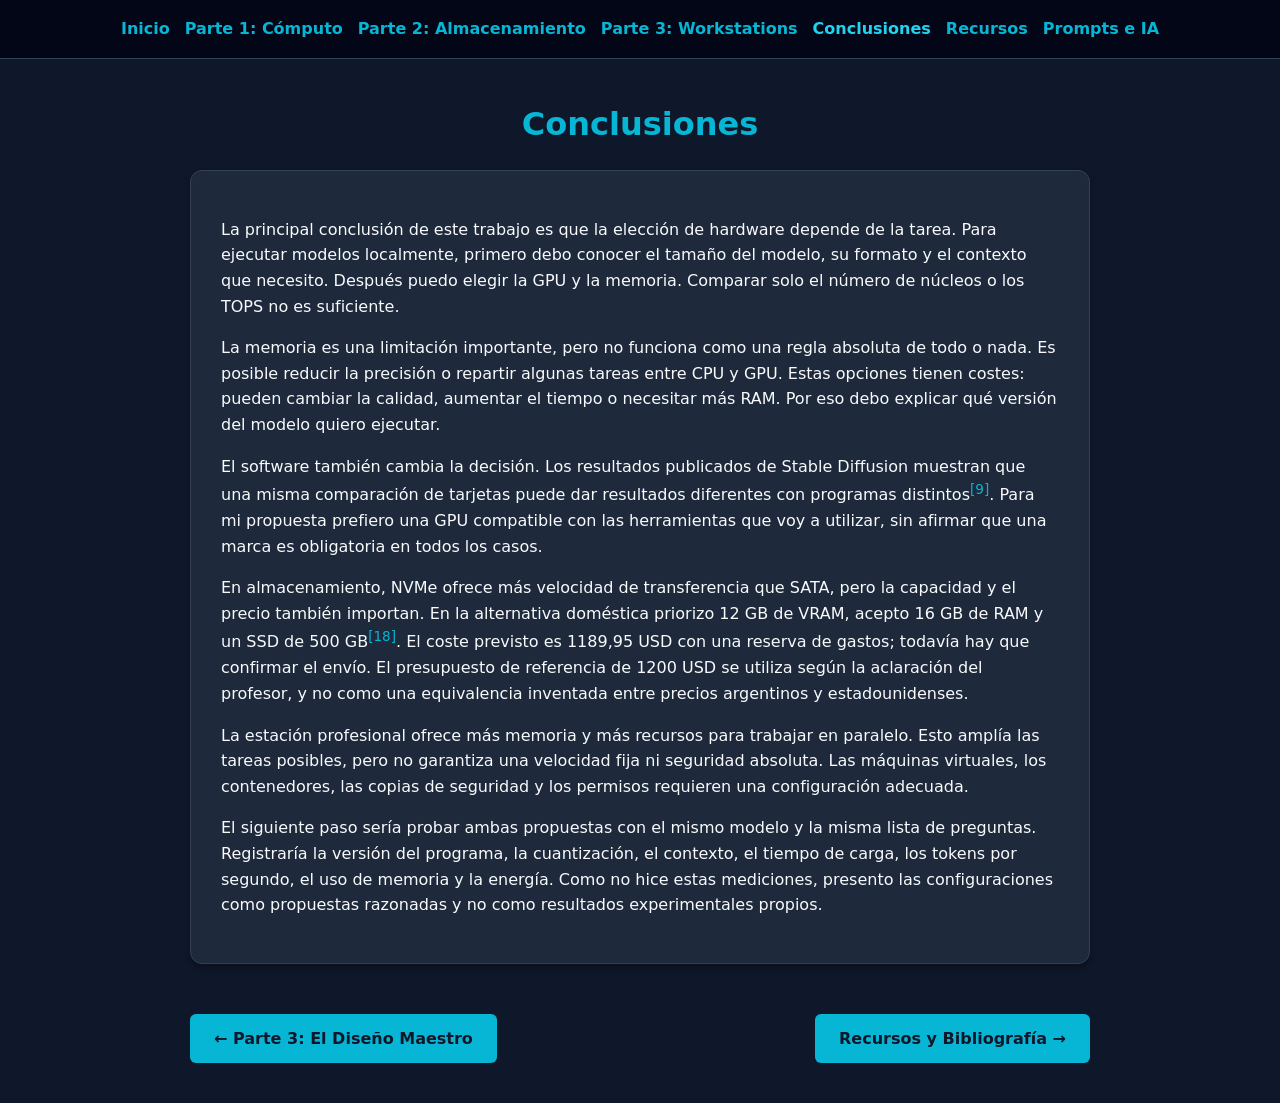
==== conclusions.html @ b9aedb3e "Update conclusions.html" ====
<!DOCTYPE html>
<html lang="es">
<head>
    <meta charset="UTF-8">
    <meta name="viewport" content="width=device-width, initial-scale=1.0">
    <title>Conclusiones - TP2 ISSD</title>
    <style>
        :root { --bg: #0f172a; --card: #1e293b; --accent: #06b6d4; --text: #f8fafc; --muted: #94a3b8; }
        body { font-family: system-ui, -apple-system, sans-serif; background: var(--bg); color: var(--text); margin: 0; line-height: 1.6; }
        nav { background: #020617; padding: 1rem; display: flex; gap: 15px; justify-content: center; flex-wrap: wrap; position: sticky; top: 0; z-index: 1000; border-bottom: 1px solid #334155; }
        nav a { color: var(--accent); text-decoration: none; font-weight: bold; transition: color 0.3s; }
        nav a:hover { color: #22d3ee; text-decoration: underline; }
        .container { max-width: 900px; margin: 40px auto; padding: 0 20px; }
        .card { background: var(--card); border-radius: 12px; padding: 30px; margin-bottom: 25px; border: 1px solid #334155; box-shadow: 0 4px 6px rgba(0,0,0,0.3); }
        h1, h2 { color: var(--accent); margin-top: 0; }
        h1 { font-size: 2rem; margin-bottom: 20px; text-align: center; }
        h2 { font-size: 1.4rem; margin-bottom: 15px; border-bottom: 2px solid #334155; padding-bottom: 10px; }
        p { margin-bottom: 15px; }
        .btn { display: inline-block; background: var(--accent); color: #0f172a; padding: 12px 24px; border-radius: 6px; text-decoration: none; font-weight: bold; margin-top: 20px; transition: opacity 0.2s; }
        .btn:hover { opacity: 0.9; }
        .citation { color: var(--accent); font-size: 0.85rem; vertical-align: super; text-decoration: none; }
        .citation:hover { text-decoration: underline; }
        .nav-buttons { display: flex; justify-content: space-between; margin-top: 30px; gap: 15px; flex-wrap: wrap; }
    </style>
</head>
<body>
    <nav>
        <a href="index.html">Inicio</a>
        <a href="part1.html">Parte 1: Cómputo</a>
        <a href="part2.html">Parte 2: Almacenamiento</a>
        <a href="part3.html">Parte 3: Workstations</a>
        <a href="conclusions.html" style="color: #22d3ee;">Conclusiones</a>
        <a href="resources.html">Recursos</a>
        <a href="prompts.html">Prompts e IA</a>
    </nav>
    
    <div class="container">
        <h1>Conclusiones</h1>
        
        <div class="card">
            <p>La principal conclusión de este trabajo es que la elección de hardware depende de la tarea. Para ejecutar modelos localmente, primero debo conocer el tamaño del modelo, su formato y el contexto que necesito. Después puedo elegir la GPU y la memoria. Comparar solo el número de núcleos o los TOPS no es suficiente.</p>
            
            <p>La memoria es una limitación importante, pero no funciona como una regla absoluta de todo o nada. Es posible reducir la precisión o repartir algunas tareas entre CPU y GPU. Estas opciones tienen costes: pueden cambiar la calidad, aumentar el tiempo o necesitar más RAM. Por eso debo explicar qué versión del modelo quiero ejecutar.</p>
            
            <p>El software también cambia la decisión. Los resultados publicados de Stable Diffusion muestran que una misma comparación de tarjetas puede dar resultados diferentes con programas distintos<a href="resources.html#ref-09" class="citation">[9]</a>. Para mi propuesta prefiero una GPU compatible con las herramientas que voy a utilizar, sin afirmar que una marca es obligatoria en todos los casos.</p>
            
            <p>En almacenamiento, NVMe ofrece más velocidad de transferencia que SATA, pero la capacidad y el precio también importan. En la alternativa doméstica priorizo 12 GB de VRAM, acepto 16 GB de RAM y un SSD de 500 GB<a href="resources.html#ref-18" class="citation">[18]</a>. El coste previsto es 1189,95 USD con una reserva de gastos; todavía hay que confirmar el envío. El presupuesto de referencia de 1200 USD se utiliza según la aclaración del profesor, y no como una equivalencia inventada entre precios argentinos y estadounidenses.</p>
            
            <p>La estación profesional ofrece más memoria y más recursos para trabajar en paralelo. Esto amplía las tareas posibles, pero no garantiza una velocidad fija ni seguridad absoluta. Las máquinas virtuales, los contenedores, las copias de seguridad y los permisos requieren una configuración adecuada.</p>
            
            <p>El siguiente paso sería probar ambas propuestas con el mismo modelo y la misma lista de preguntas. Registraría la versión del programa, la cuantización, el contexto, el tiempo de carga, los tokens por segundo, el uso de memoria y la energía. Como no hice estas mediciones, presento las configuraciones como propuestas razonadas y no como resultados experimentales propios.</p>
        </div>

        <div class="nav-buttons">
            <a href="part3.html" class="btn">← Parte 3: El Diseño Maestro</a>
            <a href="resources.html" class="btn">Recursos y Bibliografía →</a>
        </div>
    </div>
</body>
</html>
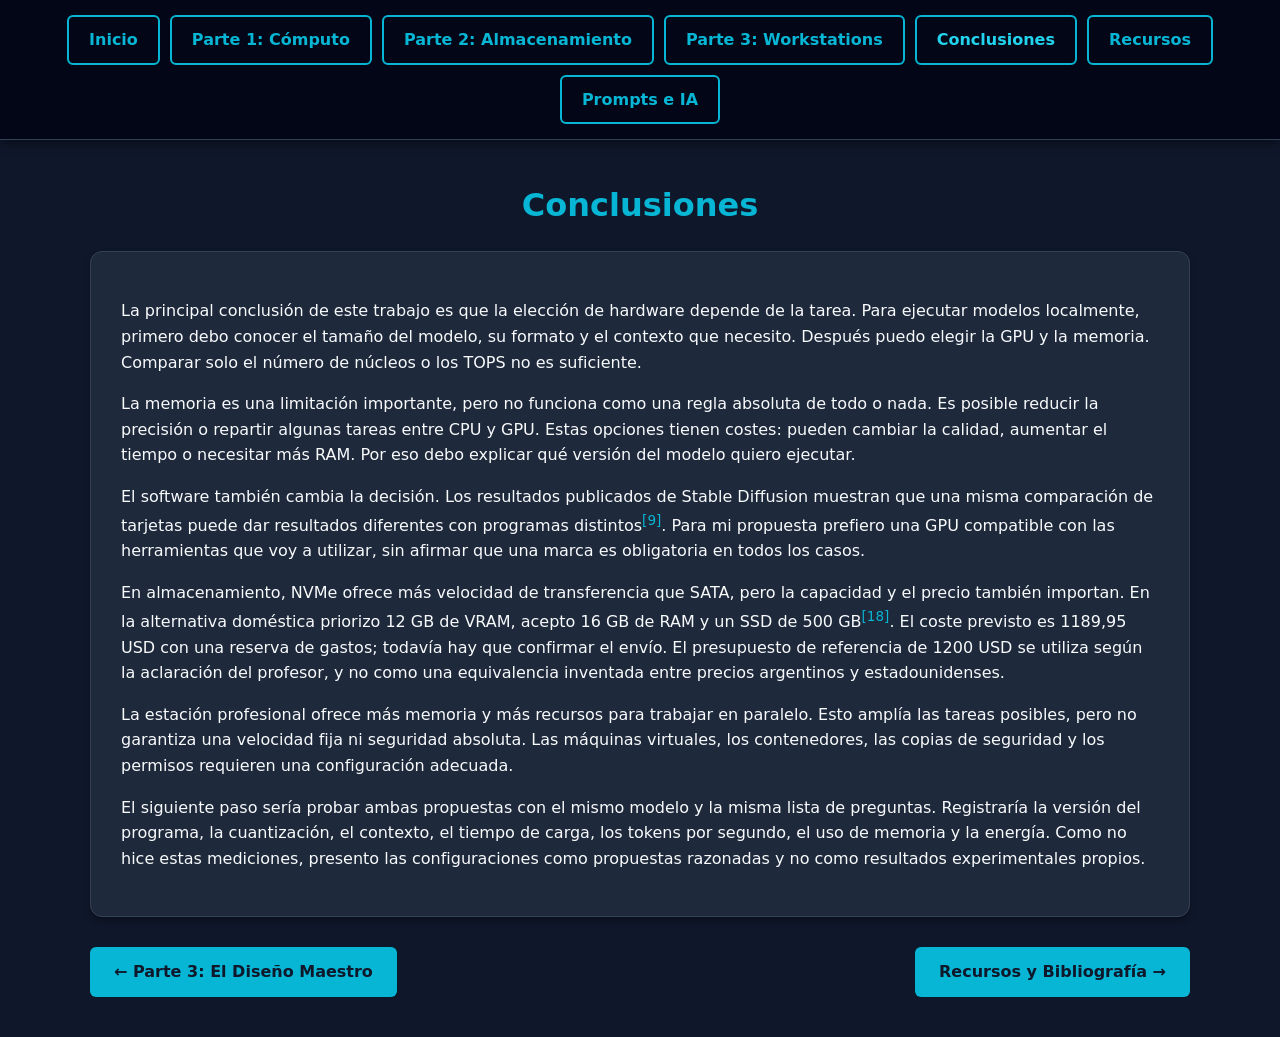
==== commit 48432a74: "Change title and add stylesheet link in conclusions.html Updated the title and linked to an external" ====
--- a/conclusions.html
+++ b/conclusions.html
@@ -3,25 +3,8 @@
 <head>
     <meta charset="UTF-8">
     <meta name="viewport" content="width=device-width, initial-scale=1.0">
-    <title>Conclusiones - TP2 ISSD</title>
-    <style>
-        :root { --bg: #0f172a; --card: #1e293b; --accent: #06b6d4; --text: #f8fafc; --muted: #94a3b8; }
-        body { font-family: system-ui, -apple-system, sans-serif; background: var(--bg); color: var(--text); margin: 0; line-height: 1.6; }
-        nav { background: #020617; padding: 1rem; display: flex; gap: 15px; justify-content: center; flex-wrap: wrap; position: sticky; top: 0; z-index: 1000; border-bottom: 1px solid #334155; }
-        nav a { color: var(--accent); text-decoration: none; font-weight: bold; transition: color 0.3s; }
-        nav a:hover { color: #22d3ee; text-decoration: underline; }
-        .container { max-width: 900px; margin: 40px auto; padding: 0 20px; }
-        .card { background: var(--card); border-radius: 12px; padding: 30px; margin-bottom: 25px; border: 1px solid #334155; box-shadow: 0 4px 6px rgba(0,0,0,0.3); }
-        h1, h2 { color: var(--accent); margin-top: 0; }
-        h1 { font-size: 2rem; margin-bottom: 20px; text-align: center; }
-        h2 { font-size: 1.4rem; margin-bottom: 15px; border-bottom: 2px solid #334155; padding-bottom: 10px; }
-        p { margin-bottom: 15px; }
-        .btn { display: inline-block; background: var(--accent); color: #0f172a; padding: 12px 24px; border-radius: 6px; text-decoration: none; font-weight: bold; margin-top: 20px; transition: opacity 0.2s; }
-        .btn:hover { opacity: 0.9; }
-        .citation { color: var(--accent); font-size: 0.85rem; vertical-align: super; text-decoration: none; }
-        .citation:hover { text-decoration: underline; }
-        .nav-buttons { display: flex; justify-content: space-between; margin-top: 30px; gap: 15px; flex-wrap: wrap; }
-    </style>
+    <title>TP2 ISSD - Arquitectura de Computadoras</title>
+    <link rel="stylesheet" href="styles.css">
 </head>
 <body>
     <nav>
--- a/styles.css
+++ b/styles.css
@@ -0,0 +1,501 @@
+
+/* ============================================
+   ГЛОБАЛЬНЫЕ ПЕРЕМЕННЫЕ И БАЗОВЫЕ СТИЛИ
+   ============================================ */
+:root { 
+    --bg: #0f172a; 
+    --card: #1e293b; 
+    --accent: #06b6d4; 
+    --accent-hover: #22d3ee;
+    --text: #f8fafc; 
+    --muted: #94a3b8; 
+}
+
+body { 
+    font-family: system-ui, -apple-system, sans-serif; 
+    background: var(--bg); 
+    color: var(--text); 
+    margin: 0; 
+    line-height: 1.6; 
+}
+
+/* ============================================
+   ШАПКА САЙТА (только для index.html)
+   ============================================ */
+.site-header {
+    background: linear-gradient(135deg, #020617 0%, #1e293b 100%);
+    padding: 40px 20px;
+    text-align: center;
+    border-bottom: 3px solid var(--accent);
+    box-shadow: 0 4px 20px rgba(6, 182, 212, 0.3);
+}
+
+.site-header h1 {
+    font-size: 2.8rem;
+    margin: 0 0 10px 0;
+    color: var(--accent);
+    text-shadow: 0 2px 10px rgba(6, 182, 212, 0.5);
+    letter-spacing: 1px;
+}
+
+.site-header .subtitle {
+    font-size: 1.2rem;
+    color: var(--muted);
+    margin: 0;
+}
+
+/* ============================================
+   НАВИГАЦИЯ С КНОПКАМИ
+   ============================================ */
+nav {
+    background: #020617;
+    padding: 15px 20px;
+    display: flex;
+    gap: 10px;
+    justify-content: center;
+    flex-wrap: wrap;
+    position: sticky;
+    top: 0;
+    z-index: 1000;
+    border-bottom: 1px solid #334155;
+    box-shadow: 0 2px 10px rgba(0,0,0,0.5);
+}
+
+nav a {
+    color: var(--accent);
+    text-decoration: none;
+    font-weight: bold;
+    padding: 10px 20px;
+    border: 2px solid var(--accent);
+    border-radius: 6px;
+    transition: all 0.3s ease;
+    background: transparent;
+}
+
+nav a:hover {
+    background: var(--accent);
+    color: #0f172a;
+    transform: translateY(-2px);
+    box-shadow: 0 4px 12px rgba(6, 182, 212, 0.4);
+}
+
+nav a.active {
+    background: var(--accent);
+    color: #0f172a;
+}
+
+/* ============================================
+   КОНТЕЙНЕР И КАРТОЧКИ
+   ============================================ */
+.container { 
+    max-width: 1100px; 
+    margin: 40px auto; 
+    padding: 0 20px; 
+}
+
+.card { 
+    background: var(--card); 
+    border-radius: 12px; 
+    padding: 30px; 
+    margin-bottom: 25px; 
+    border: 1px solid #334155; 
+    box-shadow: 0 4px 6px rgba(0,0,0,0.3); 
+}
+
+/* ============================================
+   ЗАГОЛОВКИ
+   ============================================ */
+h1, h2, h3 { color: var(--accent); margin-top: 0; }
+h1 { font-size: 2rem; margin-bottom: 20px; text-align: center; }
+h2 { font-size: 1.5rem; margin-bottom: 15px; border-bottom: 2px solid #334155; padding-bottom: 10px; }
+h3 { font-size: 1.2rem; margin-bottom: 10px; color: #22d3ee; }
+p { margin-bottom: 15px; }
+
+.subtitle { text-align: center; color: var(--muted); font-size: 1.1rem; margin-bottom: 30px; }
+
+.meta-info { 
+    text-align: left; 
+    color: var(--muted); 
+    font-size: 0.95rem; 
+    margin-bottom: 30px; 
+    line-height: 1.8;
+    max-width: 600px;
+    margin-left: auto;
+    margin-right: auto;
+}
+
+.meta-info strong { color: var(--accent); }
+
+/* ============================================
+   ПРОФИЛЬНАЯ КАРТОЧКА
+   ============================================ */
+.profile-card { 
+    background: linear-gradient(135deg, #1e293b 0%, #0f172a 100%); 
+    border: 2px solid var(--accent); 
+    border-radius: 12px; 
+    padding: 30px; 
+    margin-bottom: 25px; 
+}
+
+.profile-card h2 { color: #22d3ee; border-bottom: 2px solid #22d3ee; }
+
+/* ============================================
+   СЕТКИ
+   ============================================ */
+.page-grid { 
+    display: grid; 
+    grid-template-columns: repeat(auto-fit, minmax(300px, 1fr)); 
+    gap: 20px; 
+    margin: 25px 0; 
+}
+
+.page-card { 
+    background: #0f172a; 
+    padding: 25px; 
+    border-radius: 8px; 
+    border: 1px solid #334155; 
+    transition: transform 0.3s, border-color 0.3s; 
+}
+
+.page-card:hover { 
+    transform: translateY(-5px); 
+    border-color: var(--accent); 
+}
+
+.page-card h3 { color: var(--accent); margin-bottom: 10px; }
+.page-card p { color: var(--muted); font-size: 0.95rem; margin: 0; }
+.page-card a { 
+    display: inline-block; 
+    margin-top: 15px; 
+    color: var(--accent); 
+    text-decoration: none; 
+    font-weight: bold; 
+    padding: 8px 16px;
+    border: 1px solid var(--accent);
+    border-radius: 4px;
+    transition: all 0.3s ease;
+}
+.page-card a:hover { 
+    background: var(--accent);
+    color: #0f172a;
+}
+
+.comparison-grid {
+    display: grid;
+    grid-template-columns: 1fr 1fr;
+    gap: 25px;
+    margin: 30px 0;
+}
+
+@media (max-width: 900px) {
+    .comparison-grid { grid-template-columns: 1fr; }
+}
+
+/* ============================================
+   ТАБЛИЦЫ
+   ============================================ */
+table { width: 100%; border-collapse: collapse; margin: 20px 0; font-size: 0.95rem; }
+th, td { border: 1px solid #334155; padding: 14px; text-align: left; vertical-align: top; }
+th { background: #0f172a; color: var(--accent); font-weight: 600; }
+tr:hover { background-color: #263345; }
+
+ul { padding-left: 20px; }
+li { margin-bottom: 12px; }
+
+ul.specs-list { list-style: none; padding: 0; }
+ul.specs-list li { 
+    margin-bottom: 15px; 
+    padding-left: 20px; 
+    border-left: 3px solid var(--accent); 
+    background: #0f172a;
+    padding: 15px;
+    border-radius: 0 8px 8px 0;
+}
+ul.specs-list li strong { color: var(--accent); display: block; margin-bottom: 5px; }
+
+ul.biblio-list { padding-left: 20px; }
+ul.biblio-list li { margin-bottom: 15px; padding-left: 10px; border-left: 3px solid var(--accent); }
+
+/* ============================================
+   ССЫЛКИ И ЦИТАТЫ
+   ============================================ */
+.citation { color: var(--accent); font-size: 0.85rem; vertical-align: super; text-decoration: none; }
+.citation:hover { text-decoration: underline; }
+
+a { color: var(--accent); text-decoration: none; word-break: break-all; }
+a:hover { text-decoration: underline; }
+
+/* ============================================
+   КНОПКИ
+   ============================================ */
+.btn { 
+    display: inline-block; 
+    background: var(--accent); 
+    color: #0f172a; 
+    padding: 12px 24px; 
+    border-radius: 6px; 
+    text-decoration: none; 
+    font-weight: bold; 
+    transition: all 0.3s ease;
+}
+
+.btn:hover { 
+    background: var(--accent-hover);
+    transform: translateY(-2px);
+    box-shadow: 0 4px 12px rgba(6, 182, 212, 0.4);
+}
+
+.nav-buttons { 
+    display: flex; 
+    justify-content: space-between; 
+    margin-top: 30px; 
+    gap: 15px; 
+    flex-wrap: wrap; 
+}
+
+/* ============================================
+   ВЫДЕЛЕННЫЕ БЛОКИ
+   ============================================ */
+.highlight { 
+    background: #0f172a; 
+    padding: 20px; 
+    border-left: 4px solid var(--accent); 
+    border-radius: 4px; 
+    margin: 20px 0; 
+}
+
+.highlight strong { color: #22d3ee; }
+
+.price-notice {
+    background: #0f172a;
+    border: 1px solid #f59e0b;
+    border-radius: 8px;
+    padding: 15px;
+    margin: 15px 0;
+    font-size: 0.9rem;
+}
+.price-notice strong { color: #f59e0b; }
+
+.section-divider {
+    background: #0f172a;
+    padding: 15px;
+    border-radius: 8px;
+    margin: 20px 0;
+    border-left: 4px solid #f59e0b;
+}
+.section-divider h3 { color: #f59e0b; margin: 0 0 5px 0; font-size: 1.1rem; }
+.section-divider p { color: var(--muted); margin: 0; font-size: 0.9rem; }
+
+/* ============================================
+   ЭКСПЕРТНЫЕ СЕКЦИИ
+   ============================================ */
+.expert-section { 
+    background: linear-gradient(135deg, #1e293b 0%, #0f172a 100%); 
+    border: 2px solid var(--accent); 
+    border-radius: 12px; 
+    padding: 30px; 
+    margin: 30px 0; 
+}
+.expert-section h2 { color: #22d3ee; border-bottom: 2px solid #22d3ee; }
+.expert-section ul li { margin-bottom: 15px; }
+.expert-section strong { color: #06b6d4; }
+
+/* ============================================
+   ИЗОБРАЖЕНИЯ И ПРИЛОЖЕНИЯ
+   ============================================ */
+.image-grid { display: grid; grid-template-columns: 1fr 1fr; gap: 20px; margin: 25px 0; }
+.image-container { background: #ffffff; border-radius: 8px; padding: 20px; display: flex; align-items: center; justify-content: center; height: 380px; }
+.image-container img { max-width: 100%; max-height: 100%; object-fit: contain; }
+.image-caption { text-align: center; color: var(--muted); font-size: 0.9rem; margin-top: 10px; font-style: italic; }
+
+.app-grid { display: grid; grid-template-columns: repeat(auto-fit, minmax(280px, 1fr)); gap: 20px; margin: 25px 0; }
+.app-card { background: #0f172a; padding: 20px; border-radius: 8px; border: 1px solid #334155; text-align: center; transition: transform 0.3s, border-color 0.3s; }
+.app-card:hover { transform: translateY(-5px); border-color: var(--accent); }
+.app-card img { max-width: 120px; margin-bottom: 15px; background: white; padding: 10px; border-radius: 8px; }
+.app-card h3 { color: var(--accent); margin-bottom: 10px; font-size: 1.1rem; }
+.app-card p { color: var(--muted); font-size: 0.9rem; margin: 0; }
+.garak-badge { 
+    background: #0f172a; 
+    border: 1px solid #06b6d4; 
+    border-radius: 6px; 
+    padding: 12px 20px; 
+    display: inline-flex; 
+    align-items: center; 
+    gap: 8px; 
+    font-family: 'Courier New', Courier, monospace; 
+    color: #06b6d4; 
+    font-weight: bold; 
+    font-size: 1.1rem; 
+    margin-bottom: 15px; 
+    box-shadow: 0 4px 6px rgba(6, 182, 212, 0.1); 
+}
+
+/* ============================================
+   ИНФОГРАФИКА
+   ============================================ */
+.infographic-grid {
+    display: grid;
+    grid-template-columns: repeat(auto-fit, minmax(200px, 1fr));
+    gap: 15px;
+    margin-top: 20px;
+}
+.info-box {
+    background: #0f172a;
+    border: 1px solid #334155;
+    border-radius: 8px;
+    padding: 20px;
+    text-align: center;
+    transition: transform 0.3s, border-color 0.3s;
+}
+.info-box:hover { transform: translateY(-5px); border-color: var(--accent); }
+.info-box .icon { font-size: 2rem; margin-bottom: 10px; display: block; }
+.info-box h4 { color: var(--accent); margin: 0 0 10px 0; font-size: 1.1rem; }
+.info-box p { color: var(--muted); font-size: 0.85rem; margin: 0; }
+
+/* ============================================
+   ДИАГРАММЫ MERMAID
+   ============================================ */
+.mermaid-diagram {
+    background: #0f172a;
+    border: 1px solid #334155;
+    border-radius: 8px;
+    padding: 20px;
+    margin: 20px 0;
+    overflow-x: auto;
+}
+
+.diagram-caption {
+    color: var(--muted);
+    font-size: 0.85rem;
+    font-style: italic;
+    margin-top: 10px;
+    text-align: center;
+}
+
+/* ============================================
+   АНАЛОГИИ (part2)
+   ============================================ */
+.analogy-container {
+    display: grid;
+    grid-template-columns: 1fr 1fr;
+    gap: 20px;
+    margin: 25px 0;
+}
+.analogy-card {
+    background: #0f172a;
+    padding: 20px;
+    border-radius: 8px;
+    border: 1px solid #334155;
+}
+.analogy-card h3 { color: var(--accent); margin-bottom: 10px; }
+.analogy-card.sata { border-left: 4px solid #ef4444; }
+.analogy-card.pcie { border-left: 4px solid #22c55e; }
+
+.chart-container {
+    background: #0f172a;
+    padding: 30px;
+    border-radius: 8px;
+    border: 1px solid #334155;
+    margin: 25px 0;
+    position: relative;
+    height: 400px;
+}
+
+.charts-grid {
+    display: grid;
+    grid-template-columns: 1fr 1fr;
+    gap: 20px;
+    margin: 25px 0;
+}
+
+/* ============================================
+   СЦЕНАРИИ И КОМПРОМИССЫ
+   ============================================ */
+.scenario-box {
+    background: #0f172a;
+    padding: 20px;
+    border-radius: 8px;
+    margin: 15px 0;
+    border-left: 4px solid var(--accent);
+}
+.scenario-box h4 { color: #22d3ee; margin-bottom: 10px; }
+
+.tradeoff-grid {
+    display: grid;
+    grid-template-columns: 1fr 1fr;
+    gap: 20px;
+    margin: 20px 0;
+}
+.tradeoff-card {
+    background: #0f172a;
+    padding: 20px;
+    border-radius: 8px;
+    border: 1px solid #334155;
+}
+.tradeoff-card.accept { border-left: 4px solid #22c55e; }
+.tradeoff-card.reject { border-left: 4px solid #ef4444; }
+.tradeoff-card h4 { color: var(--accent); margin-bottom: 10px; }
+
+.comparison-table { width: 100%; border-collapse: collapse; margin: 20px 0; }
+.comparison-table th { background: #0f172a; color: #22d3ee; padding: 14px; }
+.comparison-table td { padding: 12px; border: 1px solid #334155; }
+.comparison-table tr:hover { background-color: #263345; }
+.winner { background: rgba(34, 197, 94, 0.1); font-weight: bold; }
+
+.compromise-badge {
+    display: inline-block;
+    background: #f59e0b;
+    color: #0f172a;
+    padding: 2px 8px;
+    border-radius: 4px;
+    font-size: 0.75rem;
+    font-weight: bold;
+    margin-left: 8px;
+}
+
+/* ============================================
+   ЗАГОЛОВКИ СБОРОК
+   ============================================ */
+.build-header {
+    text-align: center;
+    padding: 15px;
+    background: #0f172a;
+    border-radius: 8px;
+    margin-bottom: 20px;
+    border: 1px solid #334155;
+}
+.build-header.premium { border-left: 4px solid #f59e0b; }
+.build-header.budget { border-left: 4px solid #22c55e; }
+
+.build-image {
+    text-align: center;
+    margin: 20px 0;
+    background: #020617;
+    border-radius: 8px;
+    padding: 15px;
+    border: 1px solid #334155;
+}
+.build-image img {
+    max-width: 100%;
+    height: 220px;
+    object-fit: contain;
+    border-radius: 8px;
+}
+.build-image p {
+    font-size: 0.85rem;
+    color: var(--muted);
+    margin-top: 10px;
+    font-style: italic;
+}
+
+/* ============================================
+   АДАПТИВНОСТЬ
+   ============================================ */
+@media (max-width: 768px) {
+    .image-grid { grid-template-columns: 1fr; }
+    .charts-grid { grid-template-columns: 1fr; }
+    .analogy-container { grid-template-columns: 1fr; }
+    .tradeoff-grid { grid-template-columns: 1fr; }
+    .infographic-grid { grid-template-columns: 1fr; }
+    .comparison-grid { grid-template-columns: 1fr; }
+}
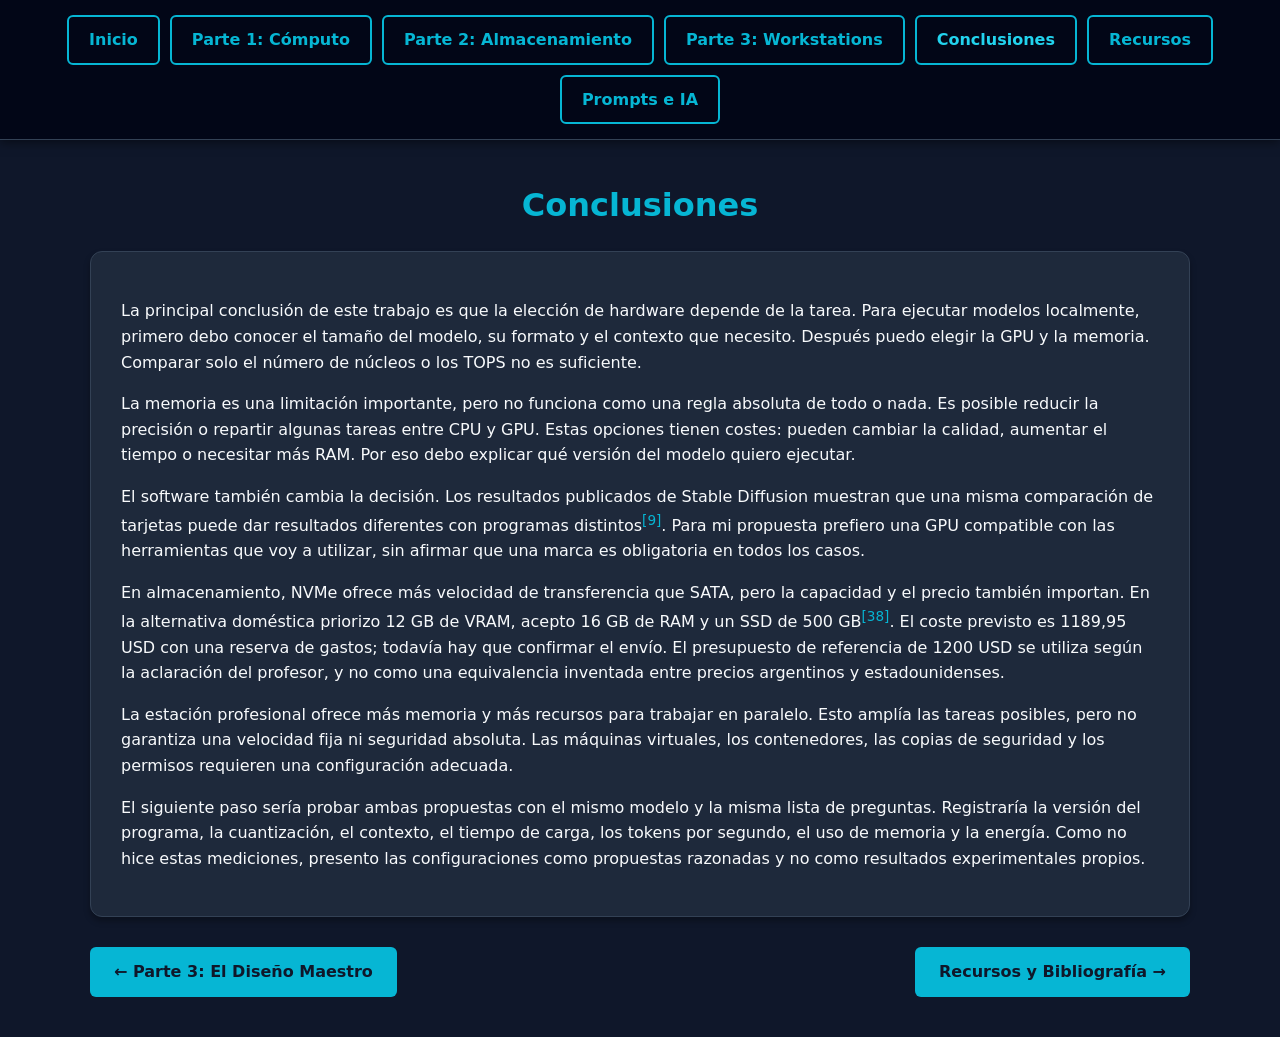
==== commit 15fb1ccd: "Update conclusions.html" ====
--- a/conclusions.html
+++ b/conclusions.html
@@ -27,7 +27,7 @@
             
             <p>El software también cambia la decisión. Los resultados publicados de Stable Diffusion muestran que una misma comparación de tarjetas puede dar resultados diferentes con programas distintos<a href="resources.html#ref-09" class="citation">[9]</a>. Para mi propuesta prefiero una GPU compatible con las herramientas que voy a utilizar, sin afirmar que una marca es obligatoria en todos los casos.</p>
             
-            <p>En almacenamiento, NVMe ofrece más velocidad de transferencia que SATA, pero la capacidad y el precio también importan. En la alternativa doméstica priorizo 12 GB de VRAM, acepto 16 GB de RAM y un SSD de 500 GB<a href="resources.html#ref-18" class="citation">[18]</a>. El coste previsto es 1189,95 USD con una reserva de gastos; todavía hay que confirmar el envío. El presupuesto de referencia de 1200 USD se utiliza según la aclaración del profesor, y no como una equivalencia inventada entre precios argentinos y estadounidenses.</p>
+            <p>En almacenamiento, NVMe ofrece más velocidad de transferencia que SATA, pero la capacidad y el precio también importan. En la alternativa doméstica priorizo 12 GB de VRAM, acepto 16 GB de RAM y un SSD de 500 GB<a href="resources.html#ref-18" class="citation">[38]</a>. El coste previsto es 1189,95 USD con una reserva de gastos; todavía hay que confirmar el envío. El presupuesto de referencia de 1200 USD se utiliza según la aclaración del profesor, y no como una equivalencia inventada entre precios argentinos y estadounidenses.</p>
             
             <p>La estación profesional ofrece más memoria y más recursos para trabajar en paralelo. Esto amplía las tareas posibles, pero no garantiza una velocidad fija ni seguridad absoluta. Las máquinas virtuales, los contenedores, las copias de seguridad y los permisos requieren una configuración adecuada.</p>
             
--- a/styles.css
+++ b/styles.css
@@ -1,4 +1,3 @@
-
 /* ============================================
    ГЛОБАЛЬНЫЕ ПЕРЕМЕННЫЕ И БАЗОВЫЕ СТИЛИ
    ============================================ */
@@ -114,14 +113,20 @@
 .subtitle { text-align: center; color: var(--muted); font-size: 1.1rem; margin-bottom: 30px; }
 
 .meta-info { 
-    text-align: left; 
-    color: var(--muted); 
-    font-size: 0.95rem; 
-    margin-bottom: 30px; 
+    background: var(--card);
+    border-radius: 12px;
+    padding: 30px;
+    margin-bottom: 25px;
+    border: 1px solid #334155;
+    box-shadow: 0 4px 6px rgba(0,0,0,0.3);
+    text-align: left;
+    color: var(--text);
+    font-size: 0.95rem;
     line-height: 1.8;
-    max-width: 600px;
-    margin-left: auto;
-    margin-right: auto;
+}
+
+.meta-info p {
+    margin: 8px 0;
 }
 
 .meta-info strong { color: var(--accent); }
@@ -185,6 +190,10 @@
     grid-template-columns: 1fr 1fr;
     gap: 25px;
     margin: 30px 0;
+}
+
+.comparison-grid > .card {
+    margin-bottom: 0;
 }
 
 @media (max-width: 900px) {
@@ -364,6 +373,16 @@
     overflow-x: auto;
 }
 
+.mermaid-diagram pre {
+    margin: 0;
+    padding: 10px;
+    background: transparent;
+    color: var(--text);
+    font-family: monospace;
+    font-size: 0.9rem;
+    white-space: pre-wrap;
+}
+
 .diagram-caption {
     color: var(--muted);
     font-size: 0.85rem;
@@ -399,6 +418,11 @@
     margin: 25px 0;
     position: relative;
     height: 400px;
+}
+
+.chart-container canvas {
+    max-width: 100%;
+    height: auto !important;
 }
 
 .charts-grid {
@@ -464,6 +488,19 @@
     margin-bottom: 20px;
     border: 1px solid #334155;
 }
+
+.build-header h2 {
+    margin: 0 0 10px 0;
+    border-bottom: none;
+    padding-bottom: 0;
+    font-size: 1.3rem;
+}
+
+.build-header p {
+    margin: 0;
+    color: var(--muted);
+}
+
 .build-header.premium { border-left: 4px solid #f59e0b; }
 .build-header.budget { border-left: 4px solid #22c55e; }
 
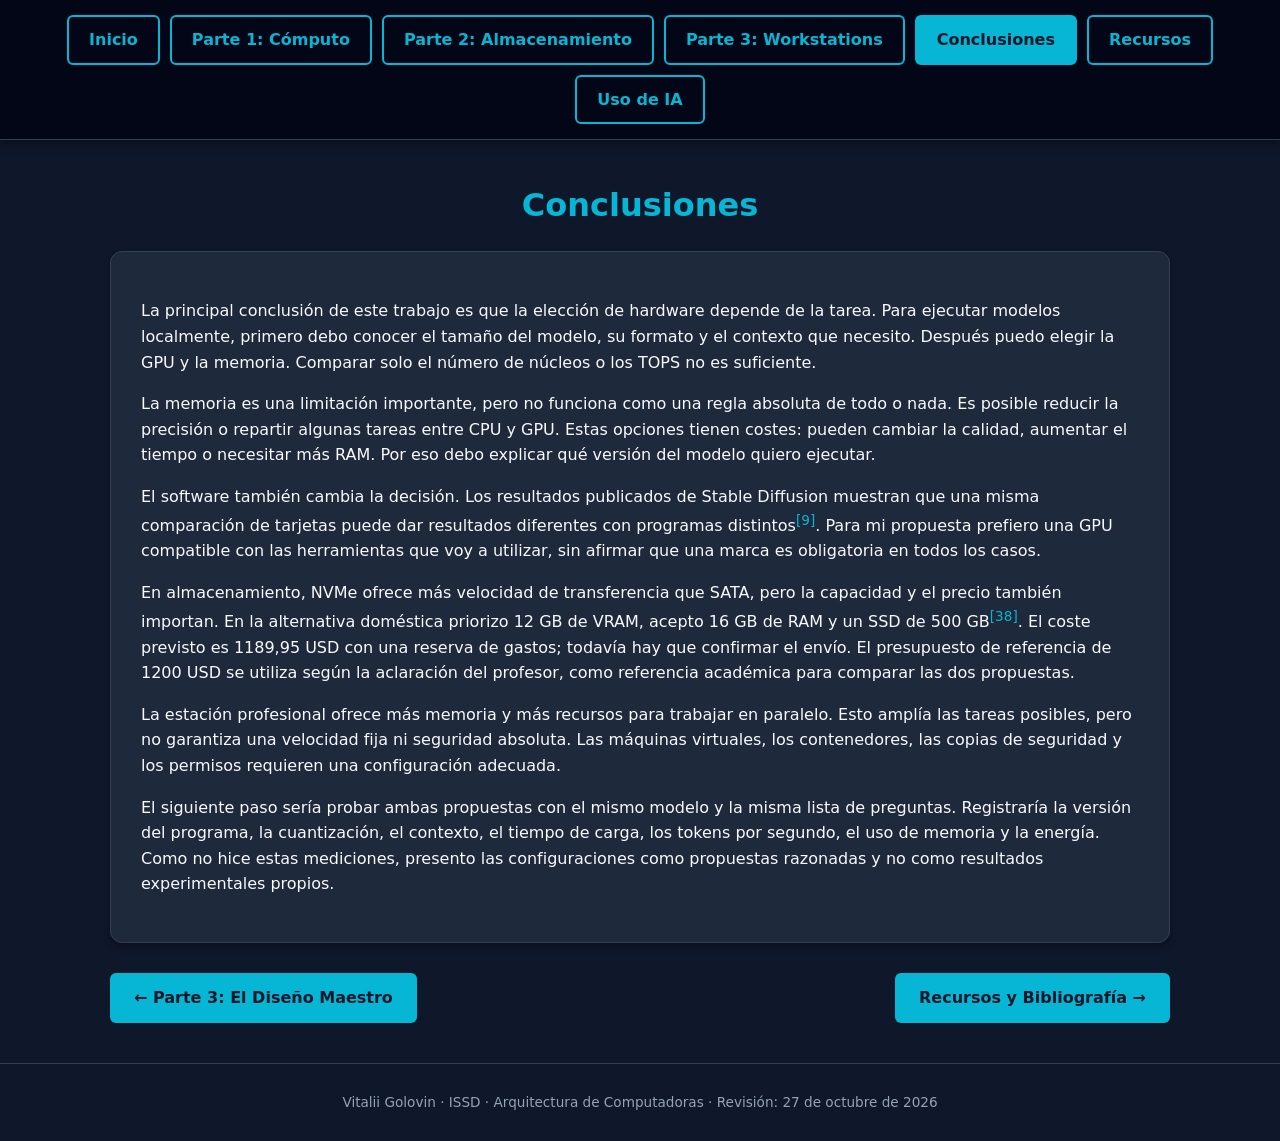
==== commit 28b32571: "Add files via upload" ====
--- a/conclusions.html
+++ b/conclusions.html
@@ -5,19 +5,20 @@
     <meta name="viewport" content="width=device-width, initial-scale=1.0">
     <title>TP2 ISSD - Arquitectura de Computadoras</title>
     <link rel="stylesheet" href="styles.css">
+<meta name="description" content="Investigación académica de arquitectura de computadoras: CPU, GPU, NPU, almacenamiento y dos propuestas para estudiar inteligencia artificial.">
 </head>
 <body>
-    <nav>
+    <a class="skip-link" href="#contenido">Saltar al contenido</a><nav>
         <a href="index.html">Inicio</a>
         <a href="part1.html">Parte 1: Cómputo</a>
         <a href="part2.html">Parte 2: Almacenamiento</a>
         <a href="part3.html">Parte 3: Workstations</a>
-        <a href="conclusions.html" style="color: #22d3ee;">Conclusiones</a>
+        <a href="conclusions.html" class="active" aria-current="page">Conclusiones</a>
         <a href="resources.html">Recursos</a>
-        <a href="prompts.html">Prompts e IA</a>
+        <a href="prompts.html">Uso de IA</a>
     </nav>
     
-    <div class="container">
+    <main class="container" id="contenido">
         <h1>Conclusiones</h1>
         
         <div class="card">
@@ -27,7 +28,7 @@
             
             <p>El software también cambia la decisión. Los resultados publicados de Stable Diffusion muestran que una misma comparación de tarjetas puede dar resultados diferentes con programas distintos<a href="resources.html#ref-09" class="citation">[9]</a>. Para mi propuesta prefiero una GPU compatible con las herramientas que voy a utilizar, sin afirmar que una marca es obligatoria en todos los casos.</p>
             
-            <p>En almacenamiento, NVMe ofrece más velocidad de transferencia que SATA, pero la capacidad y el precio también importan. En la alternativa doméstica priorizo 12 GB de VRAM, acepto 16 GB de RAM y un SSD de 500 GB<a href="resources.html#ref-18" class="citation">[38]</a>. El coste previsto es 1189,95 USD con una reserva de gastos; todavía hay que confirmar el envío. El presupuesto de referencia de 1200 USD se utiliza según la aclaración del profesor, y no como una equivalencia inventada entre precios argentinos y estadounidenses.</p>
+            <p>En almacenamiento, NVMe ofrece más velocidad de transferencia que SATA, pero la capacidad y el precio también importan. En la alternativa doméstica priorizo 12 GB de VRAM, acepto 16 GB de RAM y un SSD de 500 GB<a href="resources.html#ref-18" class="citation">[38]</a>. El coste previsto es 1189,95 USD con una reserva de gastos; todavía hay que confirmar el envío. El presupuesto de referencia de 1200 USD se utiliza según la aclaración del profesor, como referencia académica para comparar las dos propuestas.</p>
             
             <p>La estación profesional ofrece más memoria y más recursos para trabajar en paralelo. Esto amplía las tareas posibles, pero no garantiza una velocidad fija ni seguridad absoluta. Las máquinas virtuales, los contenedores, las copias de seguridad y los permisos requieren una configuración adecuada.</p>
             
@@ -38,6 +39,7 @@
             <a href="part3.html" class="btn">← Parte 3: El Diseño Maestro</a>
             <a href="resources.html" class="btn">Recursos y Bibliografía →</a>
         </div>
-    </div>
+    </main>
+<footer class="site-footer">Vitalii Golovin · ISSD · Arquitectura de Computadoras · Revisión: 27 de octubre de 2026</footer>
 </body>
 </html>
--- a/styles.css
+++ b/styles.css
@@ -536,3 +536,56 @@
     .infographic-grid { grid-template-columns: 1fr; }
     .comparison-grid { grid-template-columns: 1fr; }
 }
+
+/* Revisión de legibilidad, esquemas y navegación */
+*, *::before, *::after { box-sizing: border-box; }
+.builds-stack { display: block; }
+.builds-stack > .card { margin-bottom: 28px; }
+.builds-stack .build-image img { height: 250px; }
+.component-gallery { display:grid; grid-template-columns:repeat(auto-fit,minmax(220px,1fr)); gap:20px; }
+.component-gallery figure { margin:0; padding:15px; background:#0f172a; border-radius:8px; }
+.component-gallery img { width:100%; height:210px; object-fit:contain; background:white; border-radius:6px; }
+.component-gallery figcaption { margin-top:10px; }
+.architecture { display: block; width: 100%; max-width: 800px; height: auto; margin: 16px auto; }
+.table-scroll { overflow-x: auto; margin: 18px 0; border-radius: 6px; }
+.table-scroll table { margin: 0; min-width: 520px; }
+caption { text-align: left; color: #cbd5e1; font-weight: 600; padding: 8px; }
+.biblio-list li { margin-bottom: 24px; scroll-margin-top: 160px; }
+.biblio-list a { display: inline; overflow-wrap: anywhere; }
+a { color: #67e8f9; }
+a:focus-visible, [tabindex]:focus-visible { outline: 3px solid #fbbf24; outline-offset: 4px; }
+.source-note, figcaption { color: #cbd5e1; font-size: .88rem; line-height: 1.6; }
+.app-figure { margin: 0 0 18px; }
+.app-figure img { width: 100%; height: 200px; object-fit: contain; background: #0f172a; border: 1px solid #475569; border-radius: 6px; }
+.app-figure figcaption { margin-top: 8px; }
+.study { padding: 24px; border: 1px solid #475569; border-radius: 8px; margin: 24px 0; }
+.storage-charts { display: grid; grid-template-columns: repeat(2,minmax(0,1fr)); gap: 25px; }
+.bar-chart { margin: 0; padding: 20px; background: #0f172a; border-radius: 8px; }
+.bar-chart figcaption { color: #22d3ee; font-size: 1.1rem; font-weight: bold; }
+.bar-row { margin: 18px 0; font-size: .88rem; }
+.bar-row span { display: block; margin-bottom: 6px; }
+.bar-track { background: #334155; height: 20px; }
+.bar-fill { background: #22d3ee; height: 100%; min-width: 2px; }
+.site-footer { text-align: center; padding: 28px 15px; color: #94a3b8; border-top: 1px solid #334155; font-size: .85rem; }
+.skip-link { position: absolute; left: -9999px; top: 4px; z-index: 10001; padding: 12px; background: #0f172a; }
+.skip-link:focus { left: 4px; }
+@media(max-width: 700px) {
+ nav { position: static; padding: 10px; gap: 6px; }
+ nav a { padding: 7px 9px; font-size: .82rem; }
+ .container { margin: 24px auto; padding: 0 12px; }
+ .card, .expert-section, .profile-card { padding: 18px; }
+ .site-header h1 { font-size: 1.8rem; }
+ .page-grid, .app-grid, .image-grid, .storage-charts, .tradeoff-grid { grid-template-columns: minmax(0,1fr); }
+ .mermaid-diagram { padding: 6px !important; min-height: 0 !important; }
+ .study { padding: 14px; }
+ h1 { font-size: 1.65rem; }
+ .biblio-list { padding-left: 20px; }
+}
+@media print {
+ body { background: white; color: black; }
+ nav, .nav-buttons, .skip-link { display: none; }
+ .card, .expert-section, .profile-card, .app-card { background: white; color: black; box-shadow: none; }
+ h1,h2,h3,a { color: #075985; }
+ .container { max-width: none; padding: 0; }
+ .table-scroll { overflow: visible; }
+}
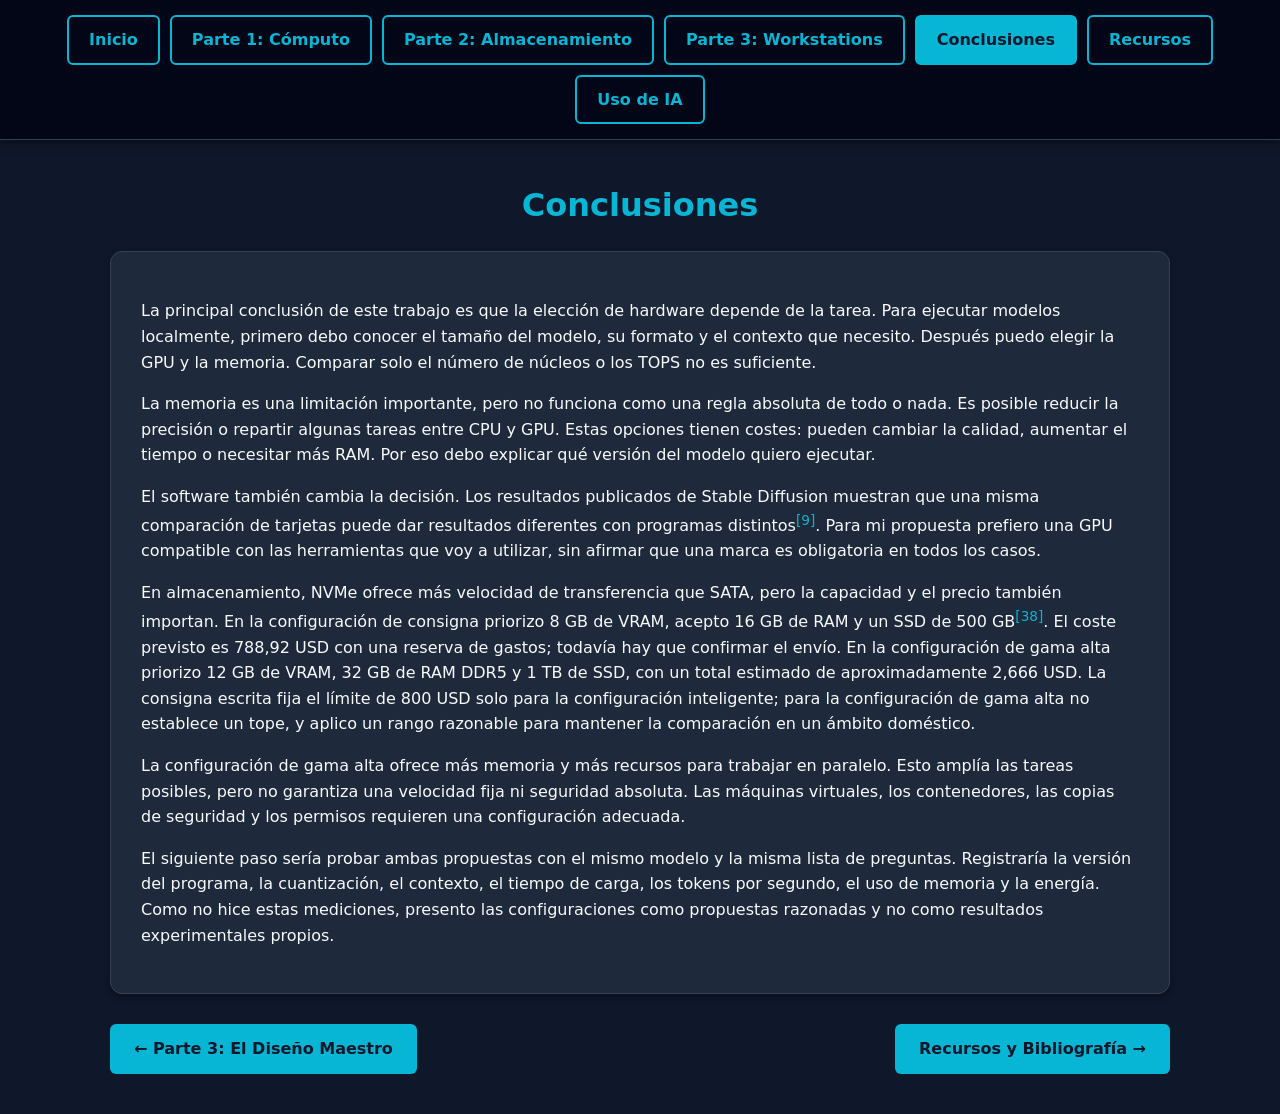
==== commit 8a017498: "Update conclusions.html" ====
--- a/conclusions.html
+++ b/conclusions.html
@@ -3,22 +3,21 @@
 <head>
     <meta charset="UTF-8">
     <meta name="viewport" content="width=device-width, initial-scale=1.0">
-    <title>TP2 ISSD - Arquitectura de Computadoras</title>
+    <title>Conclusiones - TP2 ISSD</title>
     <link rel="stylesheet" href="styles.css">
-<meta name="description" content="Investigación académica de arquitectura de computadoras: CPU, GPU, NPU, almacenamiento y dos propuestas para estudiar inteligencia artificial.">
 </head>
 <body>
-    <a class="skip-link" href="#contenido">Saltar al contenido</a><nav>
+    <nav>
         <a href="index.html">Inicio</a>
         <a href="part1.html">Parte 1: Cómputo</a>
         <a href="part2.html">Parte 2: Almacenamiento</a>
         <a href="part3.html">Parte 3: Workstations</a>
-        <a href="conclusions.html" class="active" aria-current="page">Conclusiones</a>
+        <a href="conclusions.html" class="active">Conclusiones</a>
         <a href="resources.html">Recursos</a>
         <a href="prompts.html">Uso de IA</a>
     </nav>
     
-    <main class="container" id="contenido">
+    <div class="container">
         <h1>Conclusiones</h1>
         
         <div class="card">
@@ -28,9 +27,9 @@
             
             <p>El software también cambia la decisión. Los resultados publicados de Stable Diffusion muestran que una misma comparación de tarjetas puede dar resultados diferentes con programas distintos<a href="resources.html#ref-09" class="citation">[9]</a>. Para mi propuesta prefiero una GPU compatible con las herramientas que voy a utilizar, sin afirmar que una marca es obligatoria en todos los casos.</p>
             
-            <p>En almacenamiento, NVMe ofrece más velocidad de transferencia que SATA, pero la capacidad y el precio también importan. En la alternativa doméstica priorizo 12 GB de VRAM, acepto 16 GB de RAM y un SSD de 500 GB<a href="resources.html#ref-18" class="citation">[38]</a>. El coste previsto es 1189,95 USD con una reserva de gastos; todavía hay que confirmar el envío. El presupuesto de referencia de 1200 USD se utiliza según la aclaración del profesor, como referencia académica para comparar las dos propuestas.</p>
+            <p>En almacenamiento, NVMe ofrece más velocidad de transferencia que SATA, pero la capacidad y el precio también importan. En la configuración de consigna priorizo 8 GB de VRAM, acepto 16 GB de RAM y un SSD de 500 GB<a href="resources.html#ref-38" class="citation">[38]</a>. El coste previsto es 788,92 USD con una reserva de gastos; todavía hay que confirmar el envío. En la configuración de gama alta priorizo 12 GB de VRAM, 32 GB de RAM DDR5 y 1 TB de SSD, con un total estimado de aproximadamente 2,666 USD. La consigna escrita fija el límite de 800 USD solo para la configuración inteligente; para la configuración de gama alta no establece un tope, y aplico un rango razonable para mantener la comparación en un ámbito doméstico.</p>
             
-            <p>La estación profesional ofrece más memoria y más recursos para trabajar en paralelo. Esto amplía las tareas posibles, pero no garantiza una velocidad fija ni seguridad absoluta. Las máquinas virtuales, los contenedores, las copias de seguridad y los permisos requieren una configuración adecuada.</p>
+            <p>La configuración de gama alta ofrece más memoria y más recursos para trabajar en paralelo. Esto amplía las tareas posibles, pero no garantiza una velocidad fija ni seguridad absoluta. Las máquinas virtuales, los contenedores, las copias de seguridad y los permisos requieren una configuración adecuada.</p>
             
             <p>El siguiente paso sería probar ambas propuestas con el mismo modelo y la misma lista de preguntas. Registraría la versión del programa, la cuantización, el contexto, el tiempo de carga, los tokens por segundo, el uso de memoria y la energía. Como no hice estas mediciones, presento las configuraciones como propuestas razonadas y no como resultados experimentales propios.</p>
         </div>
@@ -39,7 +38,6 @@
             <a href="part3.html" class="btn">← Parte 3: El Diseño Maestro</a>
             <a href="resources.html" class="btn">Recursos y Bibliografía →</a>
         </div>
-    </main>
-<footer class="site-footer">Vitalii Golovin · ISSD · Arquitectura de Computadoras · Revisión: 27 de octubre de 2026</footer>
+    </div>
 </body>
 </html>
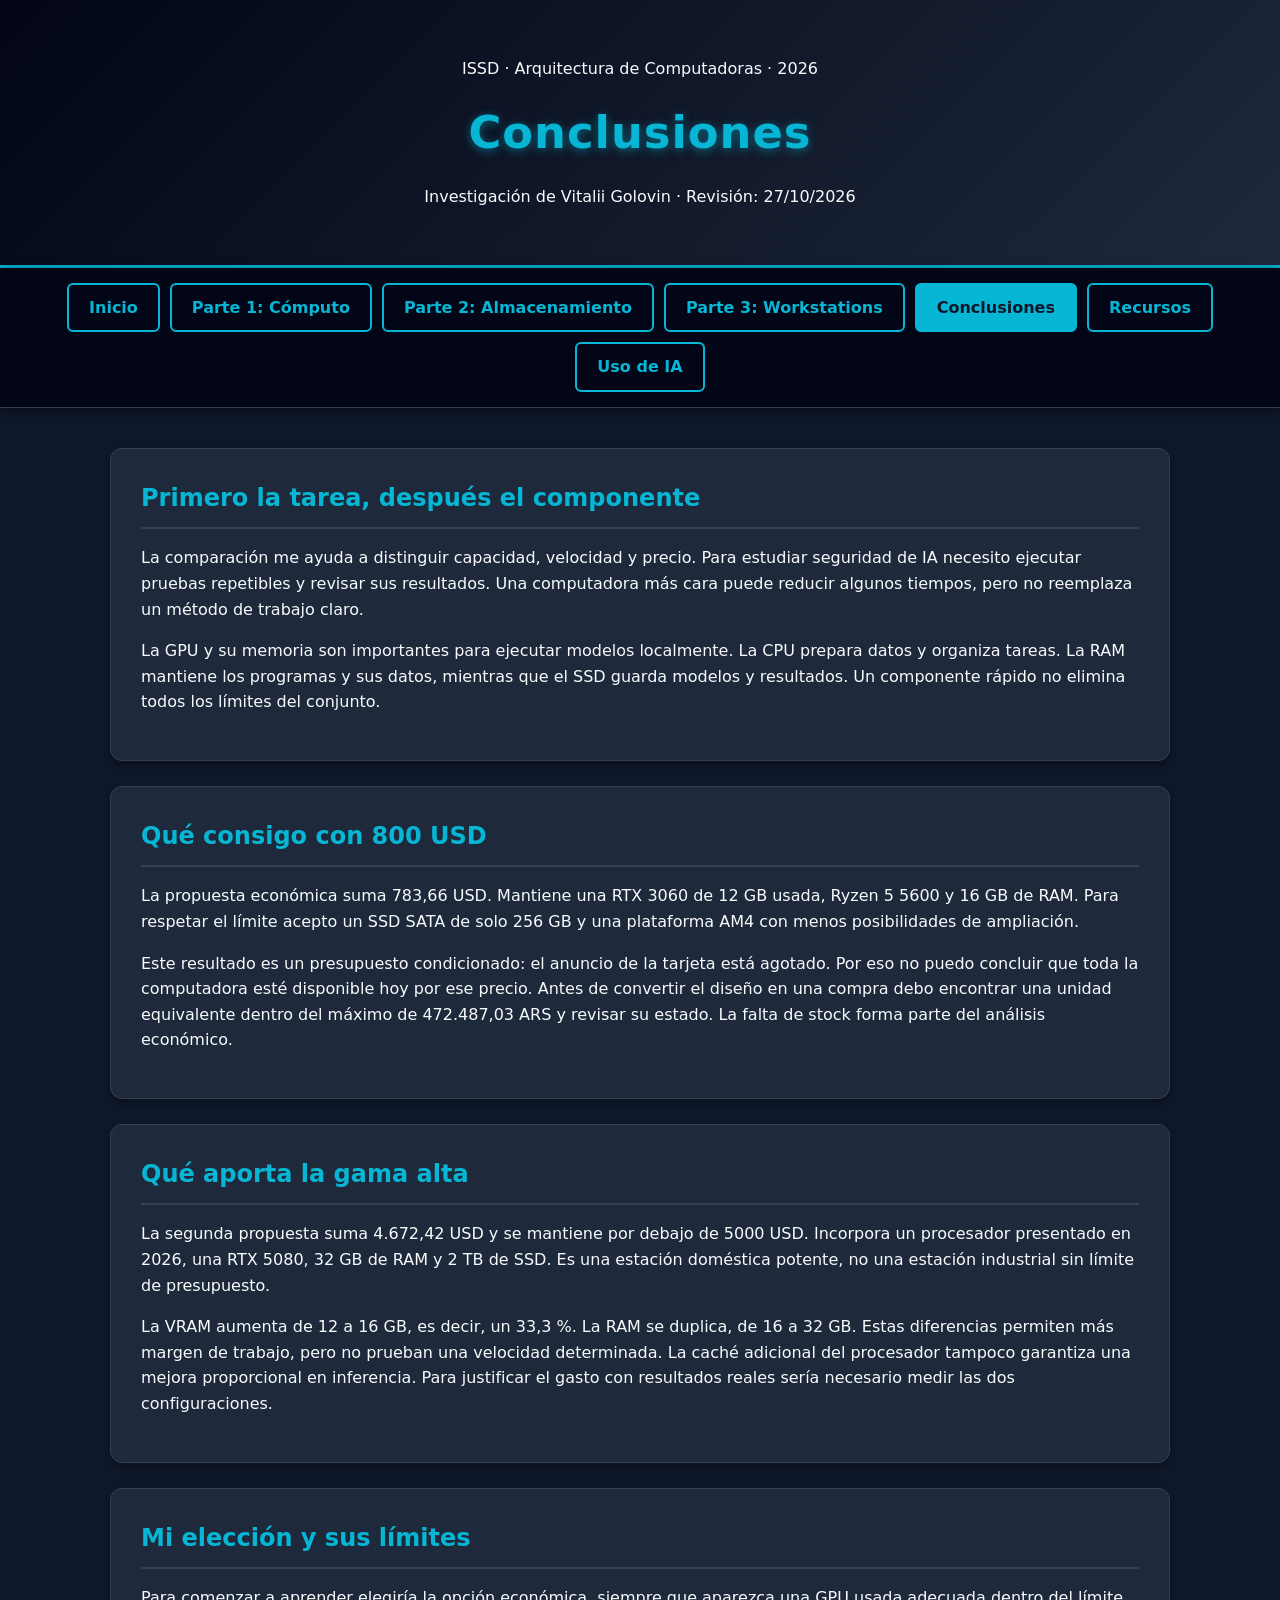
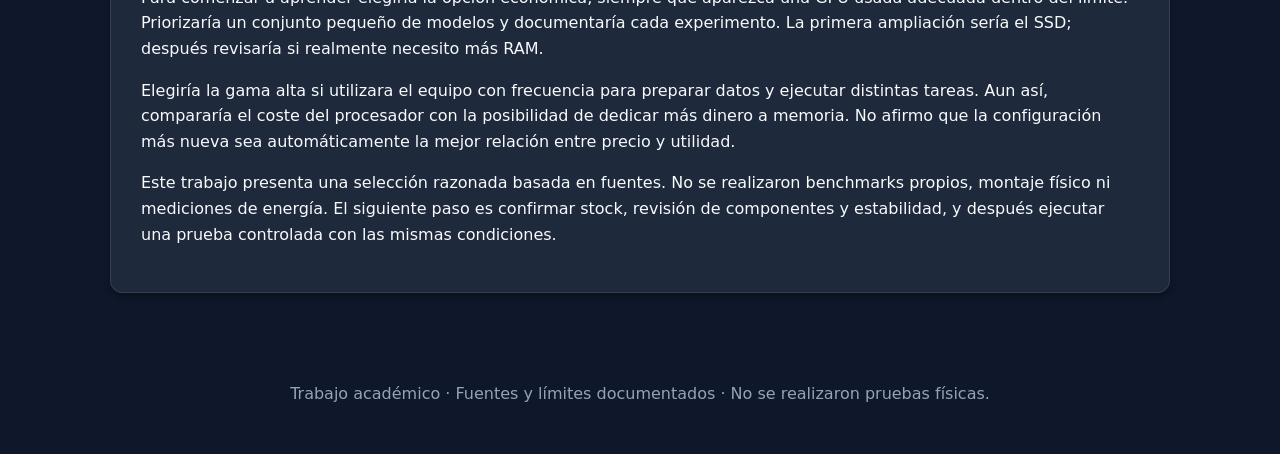
==== commit 979dda19: "Add files via upload" ====
--- a/conclusions.html
+++ b/conclusions.html
@@ -1,43 +1 @@
-<!DOCTYPE html>
-<html lang="es">
-<head>
-    <meta charset="UTF-8">
-    <meta name="viewport" content="width=device-width, initial-scale=1.0">
-    <title>Conclusiones - TP2 ISSD</title>
-    <link rel="stylesheet" href="styles.css">
-</head>
-<body>
-    <nav>
-        <a href="index.html">Inicio</a>
-        <a href="part1.html">Parte 1: Cómputo</a>
-        <a href="part2.html">Parte 2: Almacenamiento</a>
-        <a href="part3.html">Parte 3: Workstations</a>
-        <a href="conclusions.html" class="active">Conclusiones</a>
-        <a href="resources.html">Recursos</a>
-        <a href="prompts.html">Uso de IA</a>
-    </nav>
-    
-    <div class="container">
-        <h1>Conclusiones</h1>
-        
-        <div class="card">
-            <p>La principal conclusión de este trabajo es que la elección de hardware depende de la tarea. Para ejecutar modelos localmente, primero debo conocer el tamaño del modelo, su formato y el contexto que necesito. Después puedo elegir la GPU y la memoria. Comparar solo el número de núcleos o los TOPS no es suficiente.</p>
-            
-            <p>La memoria es una limitación importante, pero no funciona como una regla absoluta de todo o nada. Es posible reducir la precisión o repartir algunas tareas entre CPU y GPU. Estas opciones tienen costes: pueden cambiar la calidad, aumentar el tiempo o necesitar más RAM. Por eso debo explicar qué versión del modelo quiero ejecutar.</p>
-            
-            <p>El software también cambia la decisión. Los resultados publicados de Stable Diffusion muestran que una misma comparación de tarjetas puede dar resultados diferentes con programas distintos<a href="resources.html#ref-09" class="citation">[9]</a>. Para mi propuesta prefiero una GPU compatible con las herramientas que voy a utilizar, sin afirmar que una marca es obligatoria en todos los casos.</p>
-            
-            <p>En almacenamiento, NVMe ofrece más velocidad de transferencia que SATA, pero la capacidad y el precio también importan. En la configuración de consigna priorizo 8 GB de VRAM, acepto 16 GB de RAM y un SSD de 500 GB<a href="resources.html#ref-38" class="citation">[38]</a>. El coste previsto es 788,92 USD con una reserva de gastos; todavía hay que confirmar el envío. En la configuración de gama alta priorizo 12 GB de VRAM, 32 GB de RAM DDR5 y 1 TB de SSD, con un total estimado de aproximadamente 2,666 USD. La consigna escrita fija el límite de 800 USD solo para la configuración inteligente; para la configuración de gama alta no establece un tope, y aplico un rango razonable para mantener la comparación en un ámbito doméstico.</p>
-            
-            <p>La configuración de gama alta ofrece más memoria y más recursos para trabajar en paralelo. Esto amplía las tareas posibles, pero no garantiza una velocidad fija ni seguridad absoluta. Las máquinas virtuales, los contenedores, las copias de seguridad y los permisos requieren una configuración adecuada.</p>
-            
-            <p>El siguiente paso sería probar ambas propuestas con el mismo modelo y la misma lista de preguntas. Registraría la versión del programa, la cuantización, el contexto, el tiempo de carga, los tokens por segundo, el uso de memoria y la energía. Como no hice estas mediciones, presento las configuraciones como propuestas razonadas y no como resultados experimentales propios.</p>
-        </div>
-
-        <div class="nav-buttons">
-            <a href="part3.html" class="btn">← Parte 3: El Diseño Maestro</a>
-            <a href="resources.html" class="btn">Recursos y Bibliografía →</a>
-        </div>
-    </div>
-</body>
-</html>
+<!doctype html><html lang="es"><head><meta charset="utf-8"><meta name="viewport" content="width=device-width,initial-scale=1"><title>Conclusiones — TP2 ISSD</title><link rel="stylesheet" href="styles.css"></head><body><a class="skip-link" href="#contenido">Saltar al contenido</a><header class="site-header"><p class="eyebrow">ISSD · Arquitectura de Computadoras · 2026</p><h1>Conclusiones</h1><p>Investigación de Vitalii Golovin · Revisión: 27/10/2026</p></header><nav><a href="index.html">Inicio</a><a href="part1.html">Parte 1: Cómputo</a><a href="part2.html">Parte 2: Almacenamiento</a><a href="part3.html">Parte 3: Workstations</a><a href="conclusions.html" class="active" aria-current="page">Conclusiones</a><a href="resources.html">Recursos</a><a href="prompts.html">Uso de IA</a></nav><main class="container" id="contenido"><section class="card"><h2>Primero la tarea, después el componente</h2><p>La comparación me ayuda a distinguir capacidad, velocidad y precio. Para estudiar seguridad de IA necesito ejecutar pruebas repetibles y revisar sus resultados. Una computadora más cara puede reducir algunos tiempos, pero no reemplaza un método de trabajo claro.</p><p>La GPU y su memoria son importantes para ejecutar modelos localmente. La CPU prepara datos y organiza tareas. La RAM mantiene los programas y sus datos, mientras que el SSD guarda modelos y resultados. Un componente rápido no elimina todos los límites del conjunto.</p></section><section class="card"><h2>Qué consigo con 800 USD</h2><p>La propuesta económica suma 783,66 USD. Mantiene una RTX 3060 de 12 GB usada, Ryzen 5 5600 y 16 GB de RAM. Para respetar el límite acepto un SSD SATA de solo 256 GB y una plataforma AM4 con menos posibilidades de ampliación.</p><p>Este resultado es un presupuesto condicionado: el anuncio de la tarjeta está agotado. Por eso no puedo concluir que toda la computadora esté disponible hoy por ese precio. Antes de convertir el diseño en una compra debo encontrar una unidad equivalente dentro del máximo de 472.487,03 ARS y revisar su estado. La falta de stock forma parte del análisis económico.</p></section><section class="card"><h2>Qué aporta la gama alta</h2><p>La segunda propuesta suma 4.672,42 USD y se mantiene por debajo de 5000 USD. Incorpora un procesador presentado en 2026, una RTX 5080, 32 GB de RAM y 2 TB de SSD. Es una estación doméstica potente, no una estación industrial sin límite de presupuesto.</p><p>La VRAM aumenta de 12 a 16 GB, es decir, un 33,3 %. La RAM se duplica, de 16 a 32 GB. Estas diferencias permiten más margen de trabajo, pero no prueban una velocidad determinada. La caché adicional del procesador tampoco garantiza una mejora proporcional en inferencia. Para justificar el gasto con resultados reales sería necesario medir las dos configuraciones.</p></section><section class="card"><h2>Mi elección y sus límites</h2><p>Para comenzar a aprender elegiría la opción económica, siempre que aparezca una GPU usada adecuada dentro del límite. Priorizaría un conjunto pequeño de modelos y documentaría cada experimento. La primera ampliación sería el SSD; después revisaría si realmente necesito más RAM.</p><p>Elegiría la gama alta si utilizara el equipo con frecuencia para preparar datos y ejecutar distintas tareas. Aun así, compararía el coste del procesador con la posibilidad de dedicar más dinero a memoria. No afirmo que la configuración más nueva sea automáticamente la mejor relación entre precio y utilidad.</p><p>Este trabajo presenta una selección razonada basada en fuentes. No se realizaron benchmarks propios, montaje físico ni mediciones de energía. El siguiente paso es confirmar stock, revisión de componentes y estabilidad, y después ejecutar una prueba controlada con las mismas condiciones.</p></section></main><footer><p>Trabajo académico · Fuentes y límites documentados · No se realizaron pruebas físicas.</p></footer></body></html>
--- a/styles.css
+++ b/styles.css
@@ -589,3 +589,6 @@
  .container { max-width: none; padding: 0; }
  .table-scroll { overflow: visible; }
 }
+
+/* Revisión de presupuestos, 27-10-2026 */
+.table-scroll{overflow-x:auto;margin:1rem 0}.table-scroll table{min-width:680px;width:100%}.table-scroll td,.table-scroll th{vertical-align:top;line-height:1.55}.notice{border-left:4px solid #fbbf24;background:#322b1c;padding:1rem;color:#fff0c2}.references{list-style:none;padding:0}.references li{margin:0 0 1.4rem;overflow-wrap:anywhere}figure{margin:1.4rem 0}figure img{max-width:100%;height:auto}figcaption{font-size:.9rem;color:var(--muted);margin-top:.6rem}.product-gallery{display:grid;grid-template-columns:repeat(auto-fit,minmax(220px,1fr));gap:1rem}.product-gallery figure{background:#182237;padding:1rem;border-radius:12px}.product-gallery img{width:100%;height:190px;object-fit:contain;background:white;border-radius:8px}code{overflow-wrap:anywhere}footer{text-align:center;padding:2rem;color:var(--muted)}@media(max-width:600px){.container{padding:12px}.card{padding:18px}h1{font-size:1.8rem}nav{flex-wrap:wrap}.table-scroll{max-width:100%}}
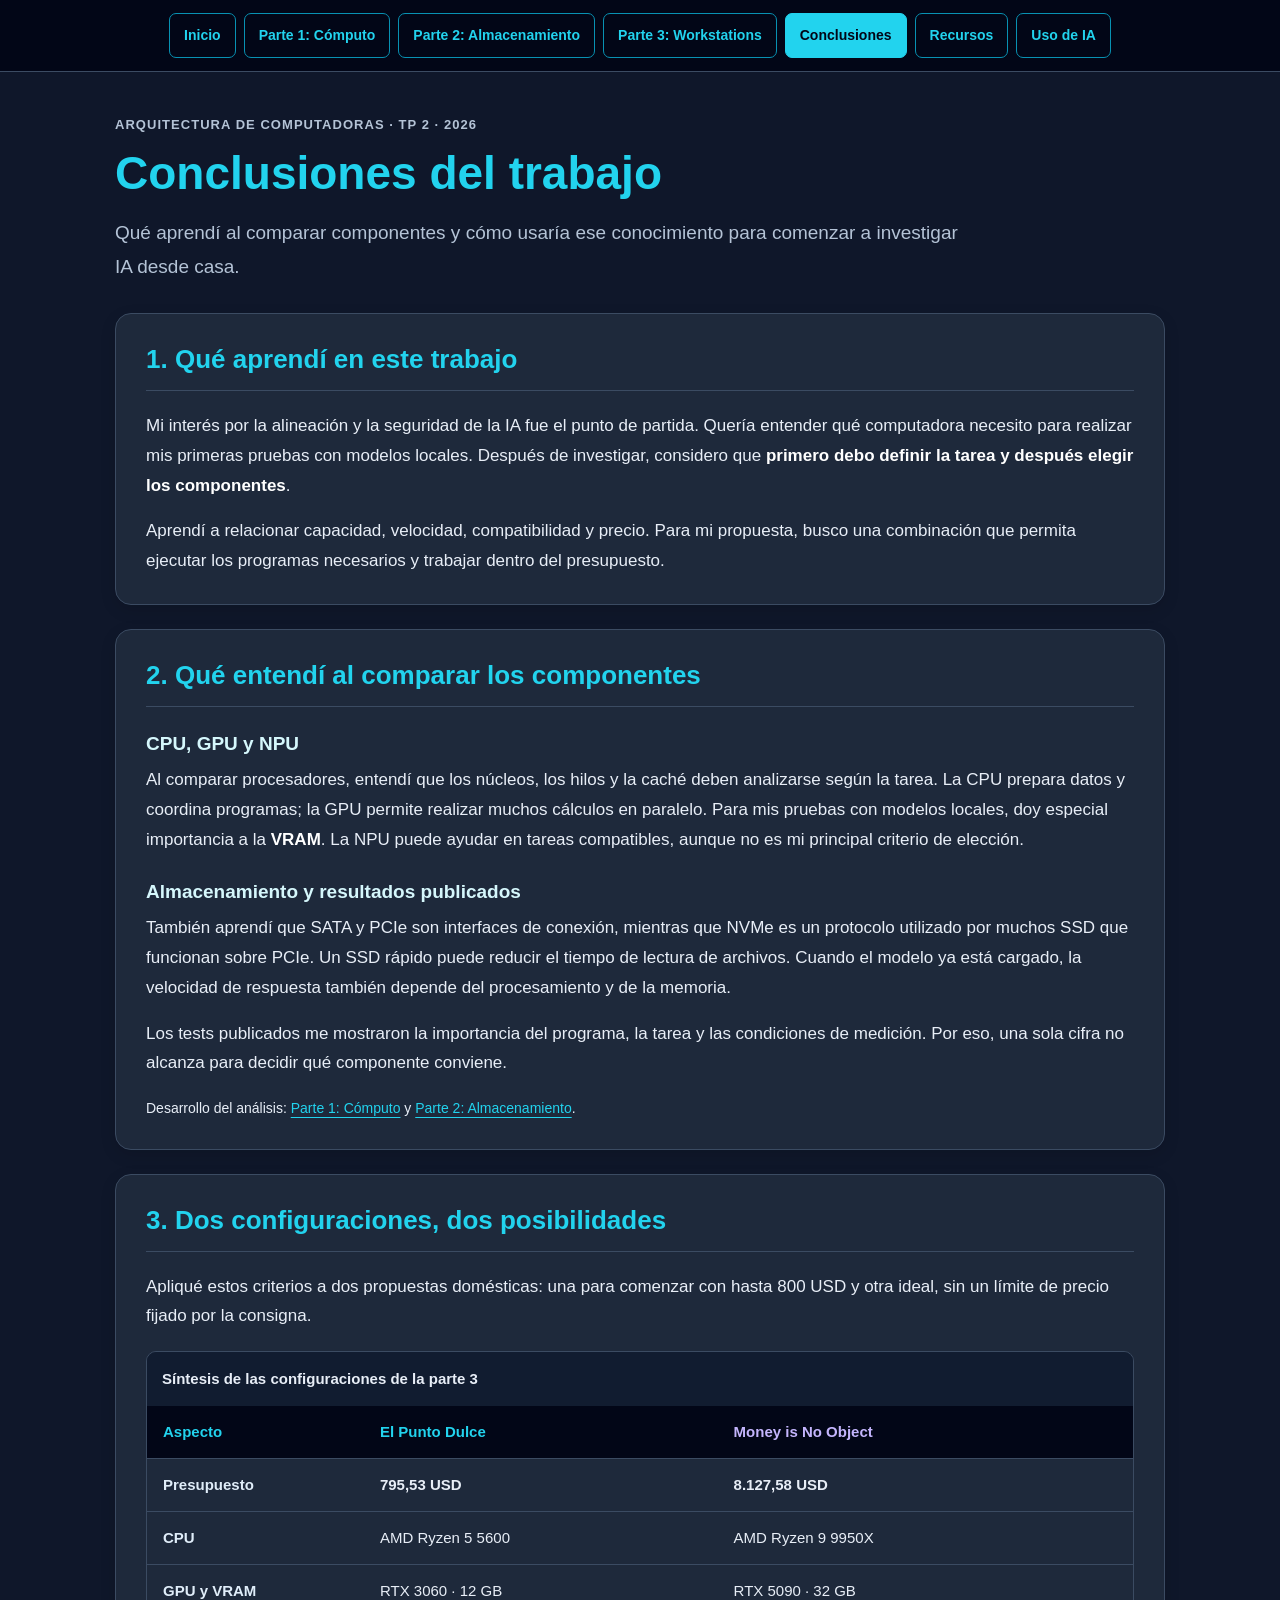
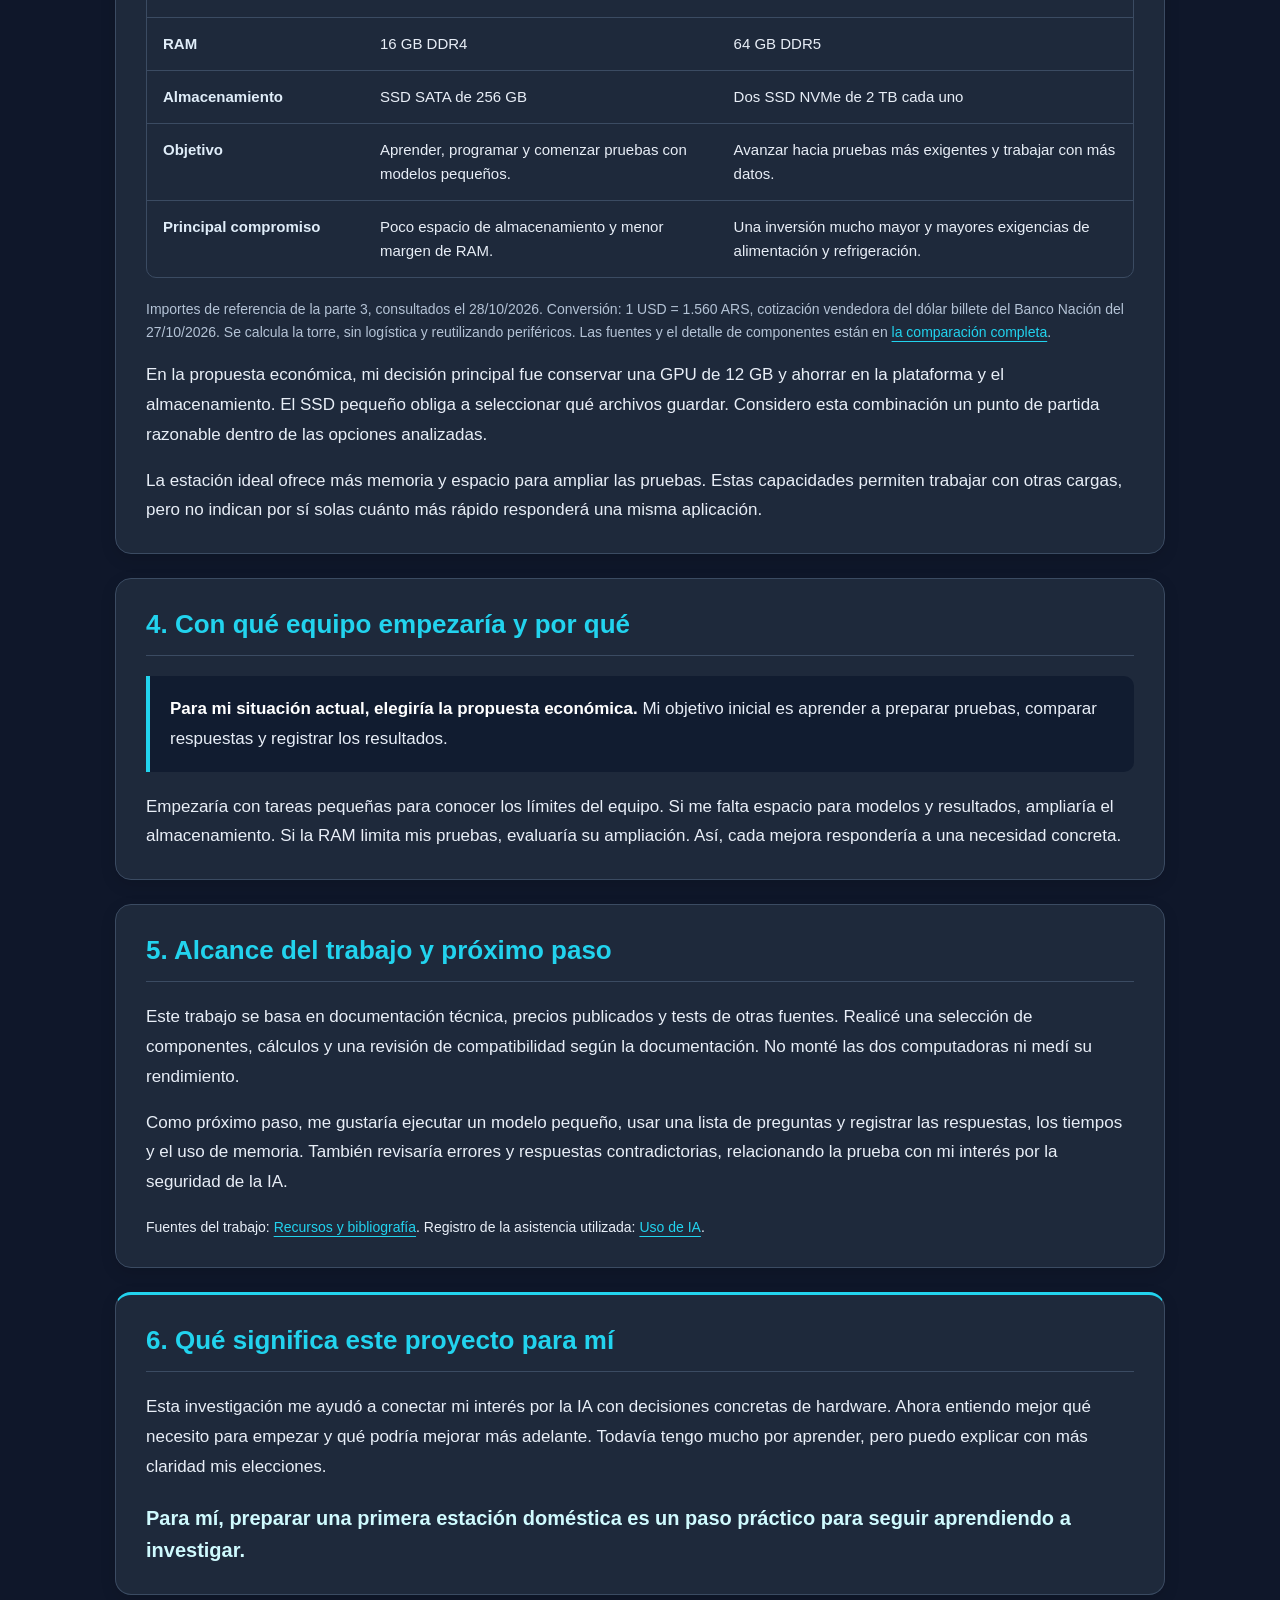
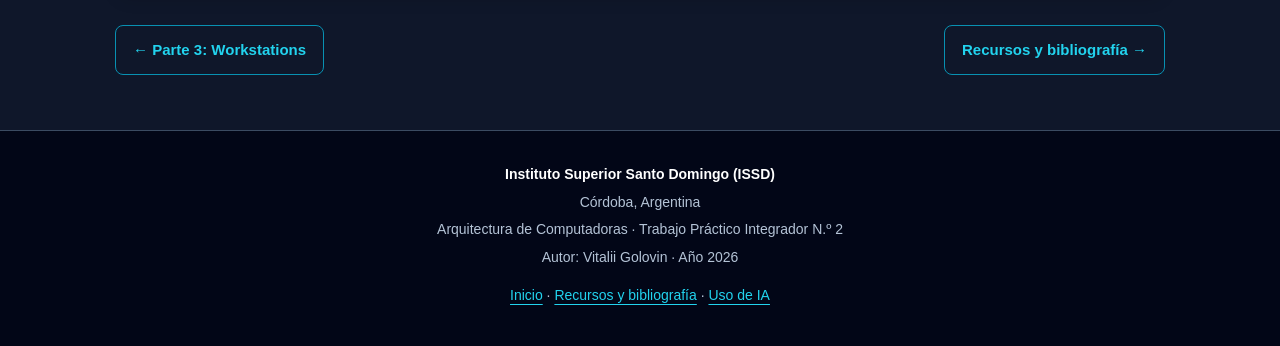
==== commit 223538bd: "Update conclusions.html" ====
--- a/conclusions.html
+++ b/conclusions.html
@@ -1 +1,754 @@
-<!doctype html><html lang="es"><head><meta charset="utf-8"><meta name="viewport" content="width=device-width,initial-scale=1"><title>Conclusiones — TP2 ISSD</title><link rel="stylesheet" href="styles.css"></head><body><a class="skip-link" href="#contenido">Saltar al contenido</a><header class="site-header"><p class="eyebrow">ISSD · Arquitectura de Computadoras · 2026</p><h1>Conclusiones</h1><p>Investigación de Vitalii Golovin · Revisión: 27/10/2026</p></header><nav><a href="index.html">Inicio</a><a href="part1.html">Parte 1: Cómputo</a><a href="part2.html">Parte 2: Almacenamiento</a><a href="part3.html">Parte 3: Workstations</a><a href="conclusions.html" class="active" aria-current="page">Conclusiones</a><a href="resources.html">Recursos</a><a href="prompts.html">Uso de IA</a></nav><main class="container" id="contenido"><section class="card"><h2>Primero la tarea, después el componente</h2><p>La comparación me ayuda a distinguir capacidad, velocidad y precio. Para estudiar seguridad de IA necesito ejecutar pruebas repetibles y revisar sus resultados. Una computadora más cara puede reducir algunos tiempos, pero no reemplaza un método de trabajo claro.</p><p>La GPU y su memoria son importantes para ejecutar modelos localmente. La CPU prepara datos y organiza tareas. La RAM mantiene los programas y sus datos, mientras que el SSD guarda modelos y resultados. Un componente rápido no elimina todos los límites del conjunto.</p></section><section class="card"><h2>Qué consigo con 800 USD</h2><p>La propuesta económica suma 783,66 USD. Mantiene una RTX 3060 de 12 GB usada, Ryzen 5 5600 y 16 GB de RAM. Para respetar el límite acepto un SSD SATA de solo 256 GB y una plataforma AM4 con menos posibilidades de ampliación.</p><p>Este resultado es un presupuesto condicionado: el anuncio de la tarjeta está agotado. Por eso no puedo concluir que toda la computadora esté disponible hoy por ese precio. Antes de convertir el diseño en una compra debo encontrar una unidad equivalente dentro del máximo de 472.487,03 ARS y revisar su estado. La falta de stock forma parte del análisis económico.</p></section><section class="card"><h2>Qué aporta la gama alta</h2><p>La segunda propuesta suma 4.672,42 USD y se mantiene por debajo de 5000 USD. Incorpora un procesador presentado en 2026, una RTX 5080, 32 GB de RAM y 2 TB de SSD. Es una estación doméstica potente, no una estación industrial sin límite de presupuesto.</p><p>La VRAM aumenta de 12 a 16 GB, es decir, un 33,3 %. La RAM se duplica, de 16 a 32 GB. Estas diferencias permiten más margen de trabajo, pero no prueban una velocidad determinada. La caché adicional del procesador tampoco garantiza una mejora proporcional en inferencia. Para justificar el gasto con resultados reales sería necesario medir las dos configuraciones.</p></section><section class="card"><h2>Mi elección y sus límites</h2><p>Para comenzar a aprender elegiría la opción económica, siempre que aparezca una GPU usada adecuada dentro del límite. Priorizaría un conjunto pequeño de modelos y documentaría cada experimento. La primera ampliación sería el SSD; después revisaría si realmente necesito más RAM.</p><p>Elegiría la gama alta si utilizara el equipo con frecuencia para preparar datos y ejecutar distintas tareas. Aun así, compararía el coste del procesador con la posibilidad de dedicar más dinero a memoria. No afirmo que la configuración más nueva sea automáticamente la mejor relación entre precio y utilidad.</p><p>Este trabajo presenta una selección razonada basada en fuentes. No se realizaron benchmarks propios, montaje físico ni mediciones de energía. El siguiente paso es confirmar stock, revisión de componentes y estabilidad, y después ejecutar una prueba controlada con las mismas condiciones.</p></section></main><footer><p>Trabajo académico · Fuentes y límites documentados · No se realizaron pruebas físicas.</p></footer></body></html>+<!DOCTYPE html>
+<html lang="es">
+<head>
+  <meta charset="UTF-8">
+  <meta name="viewport" content="width=device-width, initial-scale=1.0">
+
+  <meta name="author" content="Vitalii Golovin">
+  <meta
+    name="description"
+    content="Conclusiones del trabajo práctico sobre arquitectura de computadoras y dos estaciones domésticas para comenzar a investigar inteligencia artificial."
+  >
+
+  <title>Conclusiones | TP 2 · ISSD</title>
+
+  <style>
+    :root {
+      color-scheme: dark;
+
+      --background: #0f172a;
+      --navigation: #020617;
+      --surface: #1e293b;
+      --surface-dark: #111c30;
+
+      --text: #e8eef7;
+      --muted: #b4c3d6;
+
+      --accent: #22d3ee;
+      --accent-dark: #0891b2;
+      --purple: #c4b5fd;
+
+      --border: #3b4b62;
+      --radius: 16px;
+    }
+
+    * {
+      box-sizing: border-box;
+    }
+
+    html {
+      scroll-behavior: smooth;
+      scroll-padding-top: 100px;
+    }
+
+    body {
+      margin: 0;
+      background: var(--background);
+      color: var(--text);
+      font-family: Arial, Helvetica, sans-serif;
+      font-size: 17px;
+      line-height: 1.75;
+    }
+
+    a {
+      color: var(--accent);
+      text-underline-offset: 4px;
+    }
+
+    a:hover {
+      color: #a5f3fc;
+    }
+
+    a:focus-visible,
+    summary:focus-visible,
+    [tabindex]:focus-visible {
+      outline: 3px solid #fbbf24;
+      outline-offset: 5px;
+    }
+
+    .skip-link {
+      position: absolute;
+      top: -100px;
+      left: 16px;
+      z-index: 100;
+      padding: 12px 18px;
+      border-radius: 8px;
+      background: var(--accent);
+      color: var(--navigation);
+      font-weight: bold;
+    }
+
+    .skip-link:focus {
+      top: 12px;
+    }
+
+    .site-nav {
+      position: sticky;
+      top: 0;
+      z-index: 20;
+      padding: 13px 18px;
+      border-bottom: 1px solid var(--border);
+      background: var(--navigation);
+    }
+
+    .site-nav ul {
+      display: flex;
+      flex-wrap: wrap;
+      justify-content: center;
+      gap: 8px;
+      max-width: 1200px;
+      margin: 0 auto;
+      padding: 0;
+      list-style: none;
+    }
+
+    .site-nav a {
+      display: block;
+      padding: 9px 14px;
+      border: 1px solid var(--accent-dark);
+      border-radius: 7px;
+      color: var(--accent);
+      font-size: 14px;
+      font-weight: bold;
+      text-decoration: none;
+    }
+
+    .site-nav a:hover {
+      background: #123047;
+    }
+
+    .site-nav a[aria-current="page"] {
+      border-color: var(--accent);
+      background: var(--accent);
+      color: var(--navigation);
+    }
+
+    main {
+      width: min(1050px, calc(100% - 40px));
+      margin: 0 auto;
+      padding: 42px 0 55px;
+    }
+
+    .page-header {
+      margin-bottom: 30px;
+    }
+
+    .eyebrow {
+      margin: 0 0 10px;
+      color: var(--muted);
+      font-size: 13px;
+      font-weight: bold;
+      letter-spacing: 0.08em;
+      text-transform: uppercase;
+    }
+
+    h1 {
+      margin: 0 0 15px;
+      color: var(--accent);
+      font-size: clamp(32px, 5vw, 46px);
+      line-height: 1.2;
+    }
+
+    .lead {
+      max-width: 850px;
+      margin: 0;
+      color: var(--muted);
+      font-size: 19px;
+    }
+
+    .card {
+      margin-bottom: 24px;
+      padding: 28px 30px;
+      border: 1px solid var(--border);
+      border-radius: var(--radius);
+      background: var(--surface);
+      box-shadow: 0 5px 16px rgb(0 0 0 / 12%);
+    }
+
+    h2 {
+      margin: 0 0 20px;
+      padding-bottom: 13px;
+      border-bottom: 1px solid var(--border);
+      color: var(--accent);
+      font-size: clamp(21px, 3vw, 26px);
+      line-height: 1.35;
+    }
+
+    h3 {
+      margin: 24px 0 8px;
+      color: #d5f7fc;
+      font-size: 19px;
+      line-height: 1.4;
+    }
+
+    p {
+      margin: 0 0 16px;
+    }
+
+    p:last-child {
+      margin-bottom: 0;
+    }
+
+    strong {
+      color: #ffffff;
+    }
+
+    .section-link {
+      margin-top: 18px;
+      font-size: 14px;
+    }
+
+    .table-wrap {
+      overflow-x: auto;
+      margin: 20px 0;
+      border: 1px solid var(--border);
+      border-radius: 10px;
+    }
+
+    table {
+      width: 100%;
+      border-collapse: collapse;
+      font-size: 15px;
+      line-height: 1.6;
+    }
+
+    caption {
+      padding: 15px;
+      background: var(--surface-dark);
+      color: var(--text);
+      font-weight: bold;
+      text-align: left;
+    }
+
+    th,
+    td {
+      padding: 14px 16px;
+      border-bottom: 1px solid var(--border);
+      text-align: left;
+      vertical-align: top;
+      overflow-wrap: break-word;
+    }
+
+    thead th {
+      background: var(--navigation);
+      color: var(--accent);
+    }
+
+    tbody th {
+      width: 22%;
+      color: #e0edf9;
+      font-weight: bold;
+    }
+
+    tbody tr:last-child th,
+    tbody tr:last-child td {
+      border-bottom: 0;
+    }
+
+    .ideal-heading {
+      color: var(--purple);
+    }
+
+    .price {
+      white-space: nowrap;
+      font-weight: bold;
+    }
+
+    .note {
+      color: var(--muted);
+      font-size: 14px;
+      line-height: 1.65;
+    }
+
+    .personal-choice {
+      margin: 20px 0;
+      padding: 18px 20px;
+      border-left: 4px solid var(--accent);
+      border-radius: 0 10px 10px 0;
+      background: var(--surface-dark);
+    }
+
+    .closing {
+      border-top: 3px solid var(--accent);
+    }
+
+    .closing-line {
+      margin-top: 20px;
+      color: #cffafe;
+      font-size: 20px;
+      font-weight: bold;
+      line-height: 1.6;
+    }
+
+    .page-links {
+      display: flex;
+      flex-wrap: wrap;
+      justify-content: space-between;
+      gap: 12px;
+      margin-top: 30px;
+    }
+
+    .page-links a {
+      padding: 11px 17px;
+      border: 1px solid var(--accent-dark);
+      border-radius: 8px;
+      text-decoration: none;
+      font-size: 15px;
+      font-weight: bold;
+    }
+
+    .page-links a:hover {
+      background: var(--surface);
+    }
+
+    .site-footer {
+      padding: 28px 20px 34px;
+      border-top: 1px solid var(--border);
+      background: var(--navigation);
+      color: var(--muted);
+      text-align: center;
+      font-size: 14px;
+      line-height: 1.7;
+    }
+
+    .site-footer p {
+      margin: 4px 0;
+    }
+
+    .footer-links {
+      margin-top: 14px !important;
+    }
+
+    @media (max-width: 700px) {
+      body {
+        font-size: 16px;
+      }
+
+      .site-nav {
+        position: static;
+        padding: 10px;
+      }
+
+      .site-nav ul {
+        gap: 6px;
+      }
+
+      .site-nav a {
+        padding: 8px 10px;
+        font-size: 12px;
+      }
+
+      main {
+        width: min(100% - 24px, 1050px);
+        padding-top: 28px;
+      }
+
+      .card {
+        padding: 22px 18px;
+      }
+
+      .lead {
+        font-size: 17px;
+      }
+
+      table {
+        min-width: 650px;
+      }
+
+      .page-links a {
+        flex: 1 1 220px;
+        text-align: center;
+      }
+    }
+
+    @media (prefers-reduced-motion: reduce) {
+      html {
+        scroll-behavior: auto;
+      }
+    }
+
+    @media print {
+      :root {
+        color-scheme: light;
+      }
+
+      body {
+        background: white;
+        color: black;
+        font-size: 11pt;
+      }
+
+      .site-nav,
+      .skip-link,
+      .page-links {
+        display: none;
+      }
+
+      main {
+        width: 100%;
+        padding: 0;
+      }
+
+      .card,
+      .personal-choice {
+        background: white;
+        color: black;
+        box-shadow: none;
+      }
+
+      h1,
+      h2,
+      h3,
+      strong,
+      a,
+      .lead,
+      .eyebrow,
+      .note,
+      .closing-line,
+      .ideal-heading,
+      tbody th {
+        color: black;
+      }
+
+      h2,
+      h3 {
+        break-after: avoid;
+      }
+
+      tr {
+        break-inside: avoid;
+      }
+
+      .table-wrap {
+        overflow: visible;
+      }
+
+      table {
+        min-width: 0;
+      }
+
+      caption,
+      thead th {
+        background: #eeeeee;
+        color: black;
+      }
+
+      .site-footer {
+        background: white;
+        color: black;
+      }
+    }
+  </style>
+</head>
+
+<body>
+  <a class="skip-link" href="#contenido">
+    Saltar al contenido
+  </a>
+
+  <nav class="site-nav" aria-label="Navegación principal">
+    <ul>
+      <li><a href="index.html">Inicio</a></li>
+      <li><a href="part1.html">Parte 1: Cómputo</a></li>
+      <li><a href="part2.html">Parte 2: Almacenamiento</a></li>
+      <li><a href="part3.html">Parte 3: Workstations</a></li>
+      <li>
+        <a href="conclusions.html" aria-current="page">
+          Conclusiones
+        </a>
+      </li>
+      <li><a href="resources.html">Recursos</a></li>
+      <li><a href="prompts.html">Uso de IA</a></li>
+    </ul>
+  </nav>
+
+  <main id="contenido">
+
+    <header class="page-header">
+      <p class="eyebrow">
+        Arquitectura de Computadoras · TP 2 · 2026
+      </p>
+
+      <h1>Conclusiones del trabajo</h1>
+
+      <p class="lead">
+        Qué aprendí al comparar componentes y cómo usaría ese
+        conocimiento para comenzar a investigar IA desde casa.
+      </p>
+    </header>
+
+    <section class="card" aria-labelledby="resultado">
+      <h2 id="resultado">1. Qué aprendí en este trabajo</h2>
+
+      <p>
+        Mi interés por la alineación y la seguridad de la IA fue el
+        punto de partida. Quería entender qué computadora necesito
+        para realizar mis primeras pruebas con modelos locales.
+        Después de investigar, considero que
+        <strong>primero debo definir la tarea y después elegir los
+        componentes</strong>.
+      </p>
+
+      <p>
+        Aprendí a relacionar capacidad, velocidad, compatibilidad y
+        precio. Para mi propuesta, busco una combinación que permita
+        ejecutar los programas necesarios y trabajar dentro del
+        presupuesto.
+      </p>
+    </section>
+
+    <section class="card" aria-labelledby="aprendizajes">
+      <h2 id="aprendizajes">
+        2. Qué entendí al comparar los componentes
+      </h2>
+
+      <h3>CPU, GPU y NPU</h3>
+
+      <p>
+        Al comparar procesadores, entendí que los núcleos, los hilos
+        y la caché deben analizarse según la tarea. La CPU prepara
+        datos y coordina programas; la GPU permite realizar muchos
+        cálculos en paralelo. Para mis pruebas con modelos locales,
+        doy especial importancia a la <strong>VRAM</strong>.
+        La NPU puede ayudar en tareas compatibles, aunque no es mi
+        principal criterio de elección.
+      </p>
+
+      <h3>Almacenamiento y resultados publicados</h3>
+
+      <p>
+        También aprendí que SATA y PCIe son interfaces de conexión,
+        mientras que NVMe es un protocolo utilizado por muchos SSD
+        que funcionan sobre PCIe. Un SSD rápido puede reducir el
+        tiempo de lectura de archivos. Cuando el modelo ya está
+        cargado, la velocidad de respuesta también depende del
+        procesamiento y de la memoria.
+      </p>
+
+      <p>
+        Los tests publicados me mostraron la importancia del programa,
+        la tarea y las condiciones de medición. Por eso, una sola cifra
+        no alcanza para decidir qué componente conviene.
+      </p>
+
+      <p class="section-link">
+        Desarrollo del análisis:
+        <a href="part1.html">Parte 1: Cómputo</a>
+        y
+        <a href="part2.html">Parte 2: Almacenamiento</a>.
+      </p>
+    </section>
+
+    <section class="card" aria-labelledby="configuraciones">
+      <h2 id="configuraciones">
+        3. Dos configuraciones, dos posibilidades
+      </h2>
+
+      <p>
+        Apliqué estos criterios a dos propuestas domésticas:
+        una para comenzar con hasta 800 USD y otra ideal,
+        sin un límite de precio fijado por la consigna.
+      </p>
+
+      <div
+        class="table-wrap"
+        role="region"
+        aria-label="Comparación de las dos estaciones; desplazamiento horizontal en pantallas pequeñas"
+        tabindex="0"
+      >
+        <table>
+          <caption>
+            Síntesis de las configuraciones de la parte 3
+          </caption>
+
+          <thead>
+            <tr>
+              <th scope="col">Aspecto</th>
+              <th scope="col">El Punto Dulce</th>
+              <th scope="col" class="ideal-heading">
+                Money is No Object
+              </th>
+            </tr>
+          </thead>
+
+          <tbody>
+            <tr>
+              <th scope="row">Presupuesto</th>
+              <td class="price">795,53 USD</td>
+              <td class="price">8.127,58 USD</td>
+            </tr>
+
+            <tr>
+              <th scope="row">CPU</th>
+              <td>AMD Ryzen 5 5600</td>
+              <td>AMD Ryzen 9 9950X</td>
+            </tr>
+
+            <tr>
+              <th scope="row">GPU y VRAM</th>
+              <td>RTX 3060 · 12 GB</td>
+              <td>RTX 5090 · 32 GB</td>
+            </tr>
+
+            <tr>
+              <th scope="row">RAM</th>
+              <td>16 GB DDR4</td>
+              <td>64 GB DDR5</td>
+            </tr>
+
+            <tr>
+              <th scope="row">Almacenamiento</th>
+              <td>SSD SATA de 256 GB</td>
+              <td>Dos SSD NVMe de 2 TB cada uno</td>
+            </tr>
+
+            <tr>
+              <th scope="row">Objetivo</th>
+              <td>
+                Aprender, programar y comenzar pruebas con
+                modelos pequeños.
+              </td>
+              <td>
+                Avanzar hacia pruebas más exigentes y trabajar
+                con más datos.
+              </td>
+            </tr>
+
+            <tr>
+              <th scope="row">Principal compromiso</th>
+              <td>
+                Poco espacio de almacenamiento y menor
+                margen de RAM.
+              </td>
+              <td>
+                Una inversión mucho mayor y mayores exigencias
+                de alimentación y refrigeración.
+              </td>
+            </tr>
+          </tbody>
+        </table>
+      </div>
+
+      <p class="note">
+        Importes de referencia de la parte 3, consultados el
+        28/10/2026. Conversión: 1 USD = 1.560 ARS, cotización
+        vendedora del dólar billete del Banco Nación del 27/10/2026.
+        Se calcula la torre, sin logística y reutilizando periféricos.
+        Las fuentes y el detalle de componentes están en
+        <a href="part3.html">la comparación completa</a>.
+      </p>
+
+      <p>
+        En la propuesta económica, mi decisión principal fue conservar
+        una GPU de 12 GB y ahorrar en la plataforma y el almacenamiento.
+        El SSD pequeño obliga a seleccionar qué archivos guardar.
+        Considero esta combinación un punto de partida razonable
+        dentro de las opciones analizadas.
+      </p>
+
+      <p>
+        La estación ideal ofrece más memoria y espacio para ampliar
+        las pruebas. Estas capacidades permiten trabajar con otras
+        cargas, pero no indican por sí solas cuánto más rápido
+        responderá una misma aplicación.
+      </p>
+    </section>
+
+    <section class="card" aria-labelledby="eleccion">
+      <h2 id="eleccion">
+        4. Con qué equipo empezaría y por qué
+      </h2>
+
+      <div class="personal-choice">
+        <p>
+          <strong>Para mi situación actual, elegiría la propuesta
+          económica.</strong>
+          Mi objetivo inicial es aprender a preparar pruebas,
+          comparar respuestas y registrar los resultados.
+        </p>
+      </div>
+
+      <p>
+        Empezaría con tareas pequeñas para conocer los límites del
+        equipo. Si me falta espacio para modelos y resultados,
+        ampliaría el almacenamiento. Si la RAM limita mis pruebas,
+        evaluaría su ampliación. Así, cada mejora respondería a
+        una necesidad concreta.
+      </p>
+    </section>
+
+    <section class="card" aria-labelledby="alcance">
+      <h2 id="alcance">
+        5. Alcance del trabajo y próximo paso
+      </h2>
+
+      <p>
+        Este trabajo se basa en documentación técnica, precios
+        publicados y tests de otras fuentes. Realicé una selección
+        de componentes, cálculos y una revisión de compatibilidad
+        según la documentación. No monté las dos computadoras ni
+        medí su rendimiento.
+      </p>
+
+      <p>
+        Como próximo paso, me gustaría ejecutar un modelo pequeño,
+        usar una lista de preguntas y registrar las respuestas,
+        los tiempos y el uso de memoria. También revisaría errores
+        y respuestas contradictorias, relacionando la prueba con
+        mi interés por la seguridad de la IA.
+      </p>
+
+      <p class="section-link">
+        Fuentes del trabajo:
+        <a href="resources.html">Recursos y bibliografía</a>.
+        Registro de la asistencia utilizada:
+        <a href="prompts.html">Uso de IA</a>.
+      </p>
+    </section>
+
+    <section class="card closing" aria-labelledby="reflexion">
+      <h2 id="reflexion">
+        6. Qué significa este proyecto para mí
+      </h2>
+
+      <p>
+        Esta investigación me ayudó a conectar mi interés por la IA
+        con decisiones concretas de hardware. Ahora entiendo mejor
+        qué necesito para empezar y qué podría mejorar más adelante.
+        Todavía tengo mucho por aprender, pero puedo explicar
+        con más claridad mis elecciones.
+      </p>
+
+      <p class="closing-line">
+        Para mí, preparar una primera estación doméstica es un
+        paso práctico para seguir aprendiendo a investigar.
+      </p>
+    </section>
+
+    <nav class="page-links" aria-label="Continuar por el trabajo">
+      <a href="part3.html">← Parte 3: Workstations</a>
+      <a href="resources.html">Recursos y bibliografía →</a>
+    </nav>
+
+  </main>
+
+  <footer class="site-footer">
+    <p>
+      <strong>Instituto Superior Santo Domingo (ISSD)</strong>
+    </p>
+    <p>Córdoba, Argentina</p>
+    <p>
+      Arquitectura de Computadoras · Trabajo Práctico Integrador N.º 2
+    </p>
+    <p>Autor: Vitalii Golovin · Año 2026</p>
+
+    <p class="footer-links">
+      <a href="index.html">Inicio</a>
+      ·
+      <a href="resources.html">Recursos y bibliografía</a>
+      ·
+      <a href="prompts.html">Uso de IA</a>
+    </p>
+  </footer>
+</body>
+</html>
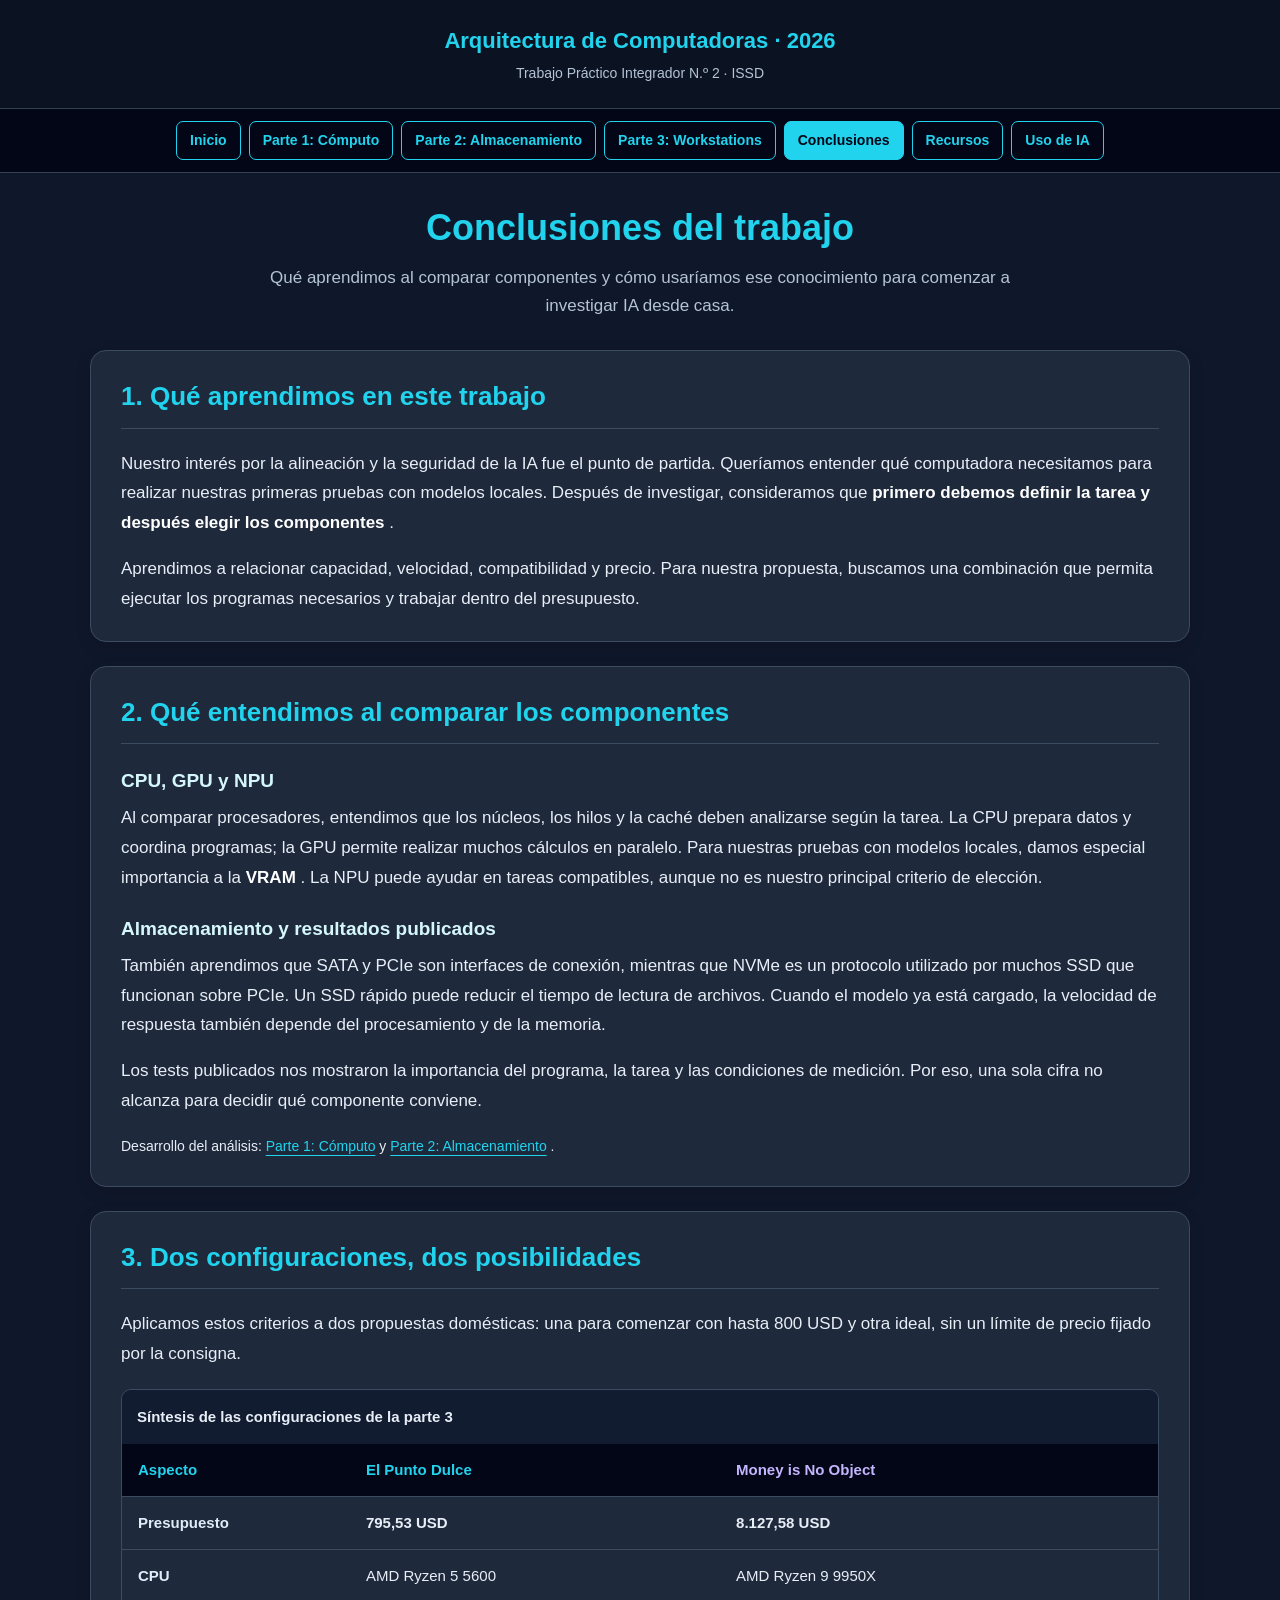
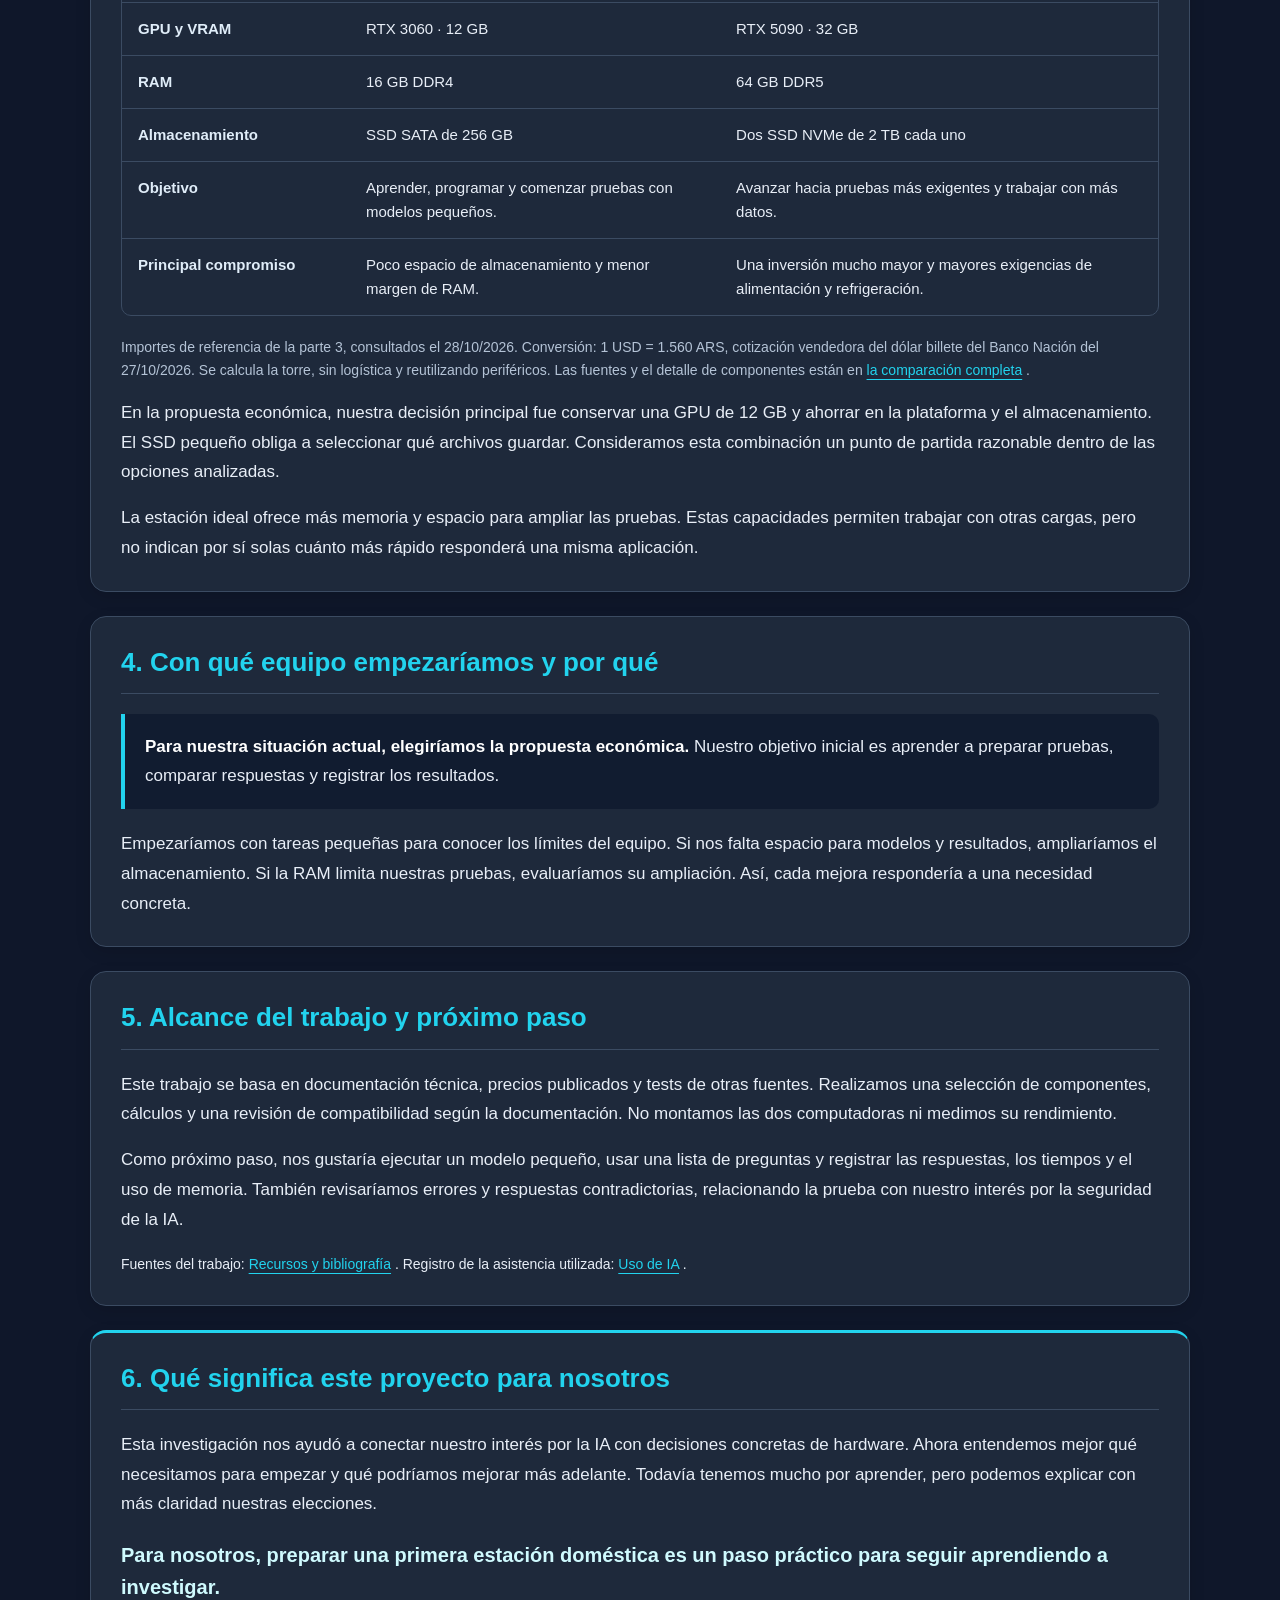
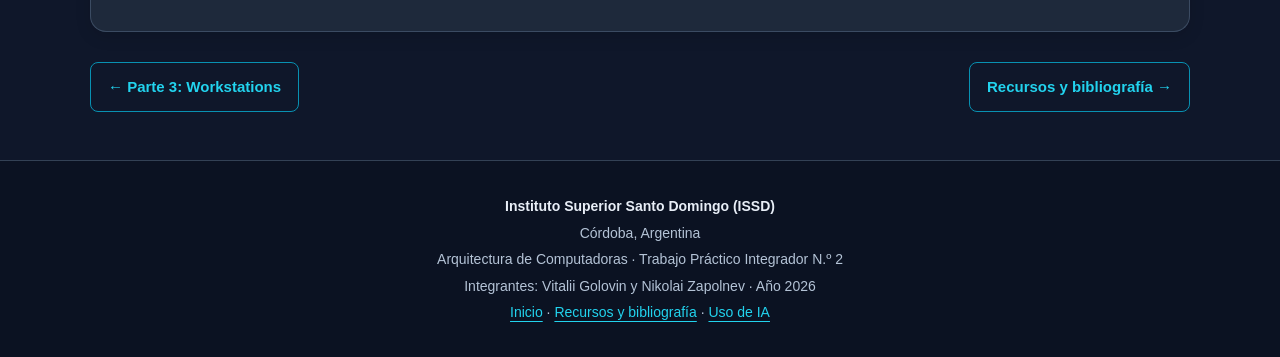
==== commit 36cd83ae: "Update conclusions.html" ====
--- a/conclusions.html
+++ b/conclusions.html
@@ -1,19 +1,16 @@
 <!DOCTYPE html>
+
 <html lang="es">
 <head>
-  <meta charset="UTF-8">
-  <meta name="viewport" content="width=device-width, initial-scale=1.0">
-
-  <meta name="author" content="Vitalii Golovin">
-  <meta
-    name="description"
-    content="Conclusiones del trabajo práctico sobre arquitectura de computadoras y dos estaciones domésticas para comenzar a investigar inteligencia artificial."
-  >
-
-  <title>Conclusiones | TP 2 · ISSD</title>
-
-  <style>
-    :root {
+<meta charset="utf-8"/>
+<meta content="width=device-width, initial-scale=1.0" name="viewport"/>
+<meta content="Vitalii Golovin y Nikolai Zapolnev" name="author"/>
+<meta content="Conclusiones del trabajo práctico sobre arquitectura de computadoras y dos estaciones domésticas para comenzar a investigar inteligencia artificial." name="description"/>
+<title>
+   Conclusiones | TP 2 · ISSD
+  </title>
+<style>
+   :root {
       color-scheme: dark;
 
       --background: #0f172a;
@@ -439,316 +436,202 @@
       }
     }
   </style>
+<style id="academic-common-style">
+   /* Presentación común de las siete páginas académicas. */
+html { scroll-padding-top: 110px; }
+header.academic-masthead { margin:0; padding:26px 20px 24px; text-align:center; background:#0b1222; border-bottom:1px solid #334155; color:#e8eef7; font-family:Arial,Helvetica,sans-serif; }
+header.academic-masthead .academic-course { margin:0; padding:0; color:#22d3ee; font-size:22px; font-weight:700; line-height:1.4; letter-spacing:0; }
+header.academic-masthead .academic-work { margin:6px 0 0; padding:0; color:#b4c3d6; font-size:14px; line-height:1.5; }
+nav.academic-nav { position:sticky; top:0; z-index:50; margin:0; padding:12px 16px; background:#020617; border-bottom:1px solid #334155; font-family:Arial,Helvetica,sans-serif; }
+nav.academic-nav ul { display:flex; flex-wrap:wrap; justify-content:center; gap:8px; list-style:none; padding:0; margin:0; }
+nav.academic-nav li { padding:0; margin:0; }
+nav.academic-nav a { display:block; padding:9px 13px; border:1px solid #22d3ee; border-radius:7px; font-size:14px; font-weight:600; line-height:1.4; color:#22d3ee; text-decoration:none; background:transparent; }
+nav.academic-nav a:hover,nav.academic-nav a[aria-current="page"] { color:#020617; background:#22d3ee; }
+nav.academic-nav a:focus-visible { outline:3px solid #fbbf24; outline-offset:3px; }
+main#contenido { width:calc(100% - 40px); max-width:1100px; margin:0 auto; padding:32px 0 48px; }
+main#contenido > header.academic-page-header { margin:0 0 30px; padding:0; text-align:center; background:none; border:0; box-shadow:none; }
+header.academic-page-header h1 { margin:0; padding:0; color:#22d3ee; font-size:clamp(26px,3vw,36px); line-height:1.25; border:0; text-align:center; }
+header.academic-page-header p { max-width:760px; margin:14px auto 0; color:#b4c3d6; font-size:17px; line-height:1.65; text-align:center; }
+footer.academic-common-footer { margin:0; padding:30px 20px; border-top:1px solid #334155; text-align:center; background:#0b1222; color:#b4c3d6; font-family:Arial,Helvetica,sans-serif; font-size:14px; line-height:1.6; }
+footer.academic-common-footer p { margin:4px 0; }
+footer.academic-common-footer strong { color:#e8eef7; }
+footer.academic-common-footer a { color:#22d3ee; }
+@media(max-width:600px) { header.academic-masthead{padding:20px 16px;} header.academic-masthead .academic-course{font-size:20px;} nav.academic-nav{position:relative;padding:10px;} nav.academic-nav ul{gap:6px;} nav.academic-nav a{padding:8px 10px;font-size:13px;} main#contenido{width:calc(100% - 28px);padding-top:24px;} html{scroll-padding-top:16px;} }
+@media print { header.academic-masthead,footer.academic-common-footer{background:white;color:black;} nav.academic-nav{display:none;} main#contenido{width:100%;max-width:none;} }
+  </style>
 </head>
-
 <body>
-  <a class="skip-link" href="#contenido">
-    Saltar al contenido
-  </a>
-
-  <nav class="site-nav" aria-label="Navegación principal">
-    <ul>
-      <li><a href="index.html">Inicio</a></li>
-      <li><a href="part1.html">Parte 1: Cómputo</a></li>
-      <li><a href="part2.html">Parte 2: Almacenamiento</a></li>
-      <li><a href="part3.html">Parte 3: Workstations</a></li>
-      <li>
-        <a href="conclusions.html" aria-current="page">
-          Conclusiones
-        </a>
-      </li>
-      <li><a href="resources.html">Recursos</a></li>
-      <li><a href="prompts.html">Uso de IA</a></li>
-    </ul>
-  </nav>
-
-  <main id="contenido">
-
-    <header class="page-header">
-      <p class="eyebrow">
-        Arquitectura de Computadoras · TP 2 · 2026
-      </p>
-
-      <h1>Conclusiones del trabajo</h1>
-
-      <p class="lead">
-        Qué aprendí al comparar componentes y cómo usaría ese
-        conocimiento para comenzar a investigar IA desde casa.
-      </p>
-    </header>
-
-    <section class="card" aria-labelledby="resultado">
-      <h2 id="resultado">1. Qué aprendí en este trabajo</h2>
-
-      <p>
-        Mi interés por la alineación y la seguridad de la IA fue el
-        punto de partida. Quería entender qué computadora necesito
-        para realizar mis primeras pruebas con modelos locales.
-        Después de investigar, considero que
-        <strong>primero debo definir la tarea y después elegir los
-        componentes</strong>.
-      </p>
-
-      <p>
-        Aprendí a relacionar capacidad, velocidad, compatibilidad y
-        precio. Para mi propuesta, busco una combinación que permita
-        ejecutar los programas necesarios y trabajar dentro del
-        presupuesto.
-      </p>
-    </section>
-
-    <section class="card" aria-labelledby="aprendizajes">
-      <h2 id="aprendizajes">
-        2. Qué entendí al comparar los componentes
-      </h2>
-
-      <h3>CPU, GPU y NPU</h3>
-
-      <p>
-        Al comparar procesadores, entendí que los núcleos, los hilos
-        y la caché deben analizarse según la tarea. La CPU prepara
-        datos y coordina programas; la GPU permite realizar muchos
-        cálculos en paralelo. Para mis pruebas con modelos locales,
-        doy especial importancia a la <strong>VRAM</strong>.
-        La NPU puede ayudar en tareas compatibles, aunque no es mi
-        principal criterio de elección.
-      </p>
-
-      <h3>Almacenamiento y resultados publicados</h3>
-
-      <p>
-        También aprendí que SATA y PCIe son interfaces de conexión,
-        mientras que NVMe es un protocolo utilizado por muchos SSD
-        que funcionan sobre PCIe. Un SSD rápido puede reducir el
-        tiempo de lectura de archivos. Cuando el modelo ya está
-        cargado, la velocidad de respuesta también depende del
-        procesamiento y de la memoria.
-      </p>
-
-      <p>
-        Los tests publicados me mostraron la importancia del programa,
-        la tarea y las condiciones de medición. Por eso, una sola cifra
-        no alcanza para decidir qué componente conviene.
-      </p>
-
-      <p class="section-link">
-        Desarrollo del análisis:
-        <a href="part1.html">Parte 1: Cómputo</a>
-        y
-        <a href="part2.html">Parte 2: Almacenamiento</a>.
-      </p>
-    </section>
-
-    <section class="card" aria-labelledby="configuraciones">
-      <h2 id="configuraciones">
-        3. Dos configuraciones, dos posibilidades
-      </h2>
-
-      <p>
-        Apliqué estos criterios a dos propuestas domésticas:
-        una para comenzar con hasta 800 USD y otra ideal,
-        sin un límite de precio fijado por la consigna.
-      </p>
-
-      <div
-        class="table-wrap"
-        role="region"
-        aria-label="Comparación de las dos estaciones; desplazamiento horizontal en pantallas pequeñas"
-        tabindex="0"
-      >
-        <table>
-          <caption>
-            Síntesis de las configuraciones de la parte 3
-          </caption>
-
-          <thead>
-            <tr>
-              <th scope="col">Aspecto</th>
-              <th scope="col">El Punto Dulce</th>
-              <th scope="col" class="ideal-heading">
-                Money is No Object
-              </th>
-            </tr>
-          </thead>
-
-          <tbody>
-            <tr>
-              <th scope="row">Presupuesto</th>
-              <td class="price">795,53 USD</td>
-              <td class="price">8.127,58 USD</td>
-            </tr>
-
-            <tr>
-              <th scope="row">CPU</th>
-              <td>AMD Ryzen 5 5600</td>
-              <td>AMD Ryzen 9 9950X</td>
-            </tr>
-
-            <tr>
-              <th scope="row">GPU y VRAM</th>
-              <td>RTX 3060 · 12 GB</td>
-              <td>RTX 5090 · 32 GB</td>
-            </tr>
-
-            <tr>
-              <th scope="row">RAM</th>
-              <td>16 GB DDR4</td>
-              <td>64 GB DDR5</td>
-            </tr>
-
-            <tr>
-              <th scope="row">Almacenamiento</th>
-              <td>SSD SATA de 256 GB</td>
-              <td>Dos SSD NVMe de 2 TB cada uno</td>
-            </tr>
-
-            <tr>
-              <th scope="row">Objetivo</th>
-              <td>
-                Aprender, programar y comenzar pruebas con
-                modelos pequeños.
-              </td>
-              <td>
-                Avanzar hacia pruebas más exigentes y trabajar
-                con más datos.
-              </td>
-            </tr>
-
-            <tr>
-              <th scope="row">Principal compromiso</th>
-              <td>
-                Poco espacio de almacenamiento y menor
-                margen de RAM.
-              </td>
-              <td>
-                Una inversión mucho mayor y mayores exigencias
-                de alimentación y refrigeración.
-              </td>
-            </tr>
-          </tbody>
-        </table>
-      </div>
-
-      <p class="note">
-        Importes de referencia de la parte 3, consultados el
-        28/10/2026. Conversión: 1 USD = 1.560 ARS, cotización
-        vendedora del dólar billete del Banco Nación del 27/10/2026.
-        Se calcula la torre, sin logística y reutilizando periféricos.
-        Las fuentes y el detalle de componentes están en
-        <a href="part3.html">la comparación completa</a>.
-      </p>
-
-      <p>
-        En la propuesta económica, mi decisión principal fue conservar
-        una GPU de 12 GB y ahorrar en la plataforma y el almacenamiento.
-        El SSD pequeño obliga a seleccionar qué archivos guardar.
-        Considero esta combinación un punto de partida razonable
-        dentro de las opciones analizadas.
-      </p>
-
-      <p>
-        La estación ideal ofrece más memoria y espacio para ampliar
-        las pruebas. Estas capacidades permiten trabajar con otras
-        cargas, pero no indican por sí solas cuánto más rápido
-        responderá una misma aplicación.
-      </p>
-    </section>
-
-    <section class="card" aria-labelledby="eleccion">
-      <h2 id="eleccion">
-        4. Con qué equipo empezaría y por qué
-      </h2>
-
-      <div class="personal-choice">
-        <p>
-          <strong>Para mi situación actual, elegiría la propuesta
-          económica.</strong>
-          Mi objetivo inicial es aprender a preparar pruebas,
-          comparar respuestas y registrar los resultados.
-        </p>
-      </div>
-
-      <p>
-        Empezaría con tareas pequeñas para conocer los límites del
-        equipo. Si me falta espacio para modelos y resultados,
-        ampliaría el almacenamiento. Si la RAM limita mis pruebas,
-        evaluaría su ampliación. Así, cada mejora respondería a
-        una necesidad concreta.
-      </p>
-    </section>
-
-    <section class="card" aria-labelledby="alcance">
-      <h2 id="alcance">
-        5. Alcance del trabajo y próximo paso
-      </h2>
-
-      <p>
-        Este trabajo se basa en documentación técnica, precios
-        publicados y tests de otras fuentes. Realicé una selección
-        de componentes, cálculos y una revisión de compatibilidad
-        según la documentación. No monté las dos computadoras ni
-        medí su rendimiento.
-      </p>
-
-      <p>
-        Como próximo paso, me gustaría ejecutar un modelo pequeño,
-        usar una lista de preguntas y registrar las respuestas,
-        los tiempos y el uso de memoria. También revisaría errores
-        y respuestas contradictorias, relacionando la prueba con
-        mi interés por la seguridad de la IA.
-      </p>
-
-      <p class="section-link">
-        Fuentes del trabajo:
-        <a href="resources.html">Recursos y bibliografía</a>.
-        Registro de la asistencia utilizada:
-        <a href="prompts.html">Uso de IA</a>.
-      </p>
-    </section>
-
-    <section class="card closing" aria-labelledby="reflexion">
-      <h2 id="reflexion">
-        6. Qué significa este proyecto para mí
-      </h2>
-
-      <p>
-        Esta investigación me ayudó a conectar mi interés por la IA
-        con decisiones concretas de hardware. Ahora entiendo mejor
-        qué necesito para empezar y qué podría mejorar más adelante.
-        Todavía tengo mucho por aprender, pero puedo explicar
-        con más claridad mis elecciones.
-      </p>
-
-      <p class="closing-line">
-        Para mí, preparar una primera estación doméstica es un
-        paso práctico para seguir aprendiendo a investigar.
-      </p>
-    </section>
-
-    <nav class="page-links" aria-label="Continuar por el trabajo">
-      <a href="part3.html">← Parte 3: Workstations</a>
-      <a href="resources.html">Recursos y bibliografía →</a>
-    </nav>
-
-  </main>
-
-  <footer class="site-footer">
-    <p>
-      <strong>Instituto Superior Santo Domingo (ISSD)</strong>
+<a class="skip-link" href="#contenido">Saltar al contenido</a>
+<header class="academic-masthead">
+<p class="academic-course">Arquitectura de Computadoras · 2026</p>
+<p class="academic-work">Trabajo Práctico Integrador N.º 2 · ISSD</p>
+</header>
+<nav aria-label="Navegación principal" class="academic-nav">
+<ul>
+<li>
+<a href="index.html">Inicio</a>
+</li>
+<li>
+<a href="part1.html">Parte 1: Cómputo</a>
+</li>
+<li>
+<a href="part2.html">Parte 2: Almacenamiento</a>
+</li>
+<li>
+<a href="part3.html">Parte 3: Workstations</a>
+</li>
+<li>
+<a aria-current="page" href="conclusions.html">Conclusiones</a>
+</li>
+<li>
+<a href="resources.html">Recursos</a>
+</li>
+<li>
+<a href="prompts.html">Uso de IA</a>
+</li>
+</ul>
+</nav>
+<main id="contenido">
+<header class="academic-page-header">
+<h1>Conclusiones del trabajo</h1>
+<p class="lead">Qué aprendimos al comparar componentes y cómo usaríamos ese conocimiento para comenzar a investigar IA desde casa.</p>
+</header>
+<section aria-labelledby="resultado" class="card">
+<h2 id="resultado">1. Qué aprendimos en este trabajo</h2>
+<p>
+     Nuestro interés por la alineación y la seguridad de la IA fue el punto de partida. Queríamos entender qué computadora necesitamos para realizar nuestras primeras pruebas con modelos locales. Después de investigar, consideramos que
+     <strong>primero debemos definir la tarea y después elegir los componentes</strong>
+     .
     </p>
-    <p>Córdoba, Argentina</p>
-    <p>
-      Arquitectura de Computadoras · Trabajo Práctico Integrador N.º 2
+<p>Aprendimos a relacionar capacidad, velocidad, compatibilidad y precio. Para nuestra propuesta, buscamos una combinación que permita ejecutar los programas necesarios y trabajar dentro del presupuesto.</p>
+</section>
+<section aria-labelledby="aprendizajes" class="card">
+<h2 id="aprendizajes">2. Qué entendimos al comparar los componentes</h2>
+<h3>CPU, GPU y NPU</h3>
+<p>
+     Al comparar procesadores, entendimos que los núcleos, los hilos y la caché deben analizarse según la tarea. La CPU prepara datos y coordina programas; la GPU permite realizar muchos cálculos en paralelo. Para nuestras pruebas con modelos locales, damos especial importancia a la
+     <strong>VRAM</strong>
+     . La NPU puede ayudar en tareas compatibles, aunque no es nuestro principal criterio de elección.
     </p>
-    <p>Autor: Vitalii Golovin · Año 2026</p>
-
-    <p class="footer-links">
-      <a href="index.html">Inicio</a>
-      ·
-      <a href="resources.html">Recursos y bibliografía</a>
-      ·
-      <a href="prompts.html">Uso de IA</a>
+<h3>Almacenamiento y resultados publicados</h3>
+<p>También aprendimos que SATA y PCIe son interfaces de conexión, mientras que NVMe es un protocolo utilizado por muchos SSD que funcionan sobre PCIe. Un SSD rápido puede reducir el tiempo de lectura de archivos. Cuando el modelo ya está cargado, la velocidad de respuesta también depende del procesamiento y de la memoria.</p>
+<p>Los tests publicados nos mostraron la importancia del programa, la tarea y las condiciones de medición. Por eso, una sola cifra no alcanza para decidir qué componente conviene.</p>
+<p class="section-link">
+     Desarrollo del análisis:
+     <a href="part1.html">Parte 1: Cómputo</a>
+     y
+     <a href="part2.html">Parte 2: Almacenamiento</a>
+     .
     </p>
-  </footer>
+</section>
+<section aria-labelledby="configuraciones" class="card">
+<h2 id="configuraciones">3. Dos configuraciones, dos posibilidades</h2>
+<p>Aplicamos estos criterios a dos propuestas domésticas: una para comenzar con hasta 800 USD y otra ideal, sin un límite de precio fijado por la consigna.</p>
+<div aria-label="Comparación de las dos estaciones; desplazamiento horizontal en pantallas pequeñas" class="table-wrap" role="region" tabindex="0">
+<table>
+<caption>
+       Síntesis de las configuraciones de la parte 3
+      </caption>
+<thead>
+<tr>
+<th scope="col">Aspecto</th>
+<th scope="col">El Punto Dulce</th>
+<th class="ideal-heading" scope="col">Money is No Object</th>
+</tr>
+</thead>
+<tbody>
+<tr>
+<th scope="row">Presupuesto</th>
+<td class="price">795,53 USD</td>
+<td class="price">8.127,58 USD</td>
+</tr>
+<tr>
+<th scope="row">CPU</th>
+<td>AMD Ryzen 5 5600</td>
+<td>AMD Ryzen 9 9950X</td>
+</tr>
+<tr>
+<th scope="row">GPU y VRAM</th>
+<td>RTX 3060 · 12 GB</td>
+<td>RTX 5090 · 32 GB</td>
+</tr>
+<tr>
+<th scope="row">RAM</th>
+<td>16 GB DDR4</td>
+<td>64 GB DDR5</td>
+</tr>
+<tr>
+<th scope="row">Almacenamiento</th>
+<td>SSD SATA de 256 GB</td>
+<td>Dos SSD NVMe de 2 TB cada uno</td>
+</tr>
+<tr>
+<th scope="row">Objetivo</th>
+<td>Aprender, programar y comenzar pruebas con modelos pequeños.</td>
+<td>Avanzar hacia pruebas más exigentes y trabajar con más datos.</td>
+</tr>
+<tr>
+<th scope="row">Principal compromiso</th>
+<td>Poco espacio de almacenamiento y menor margen de RAM.</td>
+<td>Una inversión mucho mayor y mayores exigencias de alimentación y refrigeración.</td>
+</tr>
+</tbody>
+</table>
+</div>
+<p class="note">
+     Importes de referencia de la parte 3, consultados el 28/10/2026. Conversión: 1 USD = 1.560 ARS, cotización vendedora del dólar billete del Banco Nación del 27/10/2026. Se calcula la torre, sin logística y reutilizando periféricos. Las fuentes y el detalle de componentes están en
+     <a href="part3.html">la comparación completa</a>
+     .
+    </p>
+<p>En la propuesta económica, nuestra decisión principal fue conservar una GPU de 12 GB y ahorrar en la plataforma y el almacenamiento. El SSD pequeño obliga a seleccionar qué archivos guardar. Consideramos esta combinación un punto de partida razonable dentro de las opciones analizadas.</p>
+<p>La estación ideal ofrece más memoria y espacio para ampliar las pruebas. Estas capacidades permiten trabajar con otras cargas, pero no indican por sí solas cuánto más rápido responderá una misma aplicación.</p>
+</section>
+<section aria-labelledby="eleccion" class="card">
+<h2 id="eleccion">4. Con qué equipo empezaríamos y por qué</h2>
+<div class="personal-choice">
+<p>
+<strong>Para nuestra situación actual, elegiríamos la propuesta económica.</strong>
+      Nuestro objetivo inicial es aprender a preparar pruebas, comparar respuestas y registrar los resultados.
+     </p>
+</div>
+<p>Empezaríamos con tareas pequeñas para conocer los límites del equipo. Si nos falta espacio para modelos y resultados, ampliaríamos el almacenamiento. Si la RAM limita nuestras pruebas, evaluaríamos su ampliación. Así, cada mejora respondería a una necesidad concreta.</p>
+</section>
+<section aria-labelledby="alcance" class="card">
+<h2 id="alcance">5. Alcance del trabajo y próximo paso</h2>
+<p>Este trabajo se basa en documentación técnica, precios publicados y tests de otras fuentes. Realizamos una selección de componentes, cálculos y una revisión de compatibilidad según la documentación. No montamos las dos computadoras ni medimos su rendimiento.</p>
+<p>Como próximo paso, nos gustaría ejecutar un modelo pequeño, usar una lista de preguntas y registrar las respuestas, los tiempos y el uso de memoria. También revisaríamos errores y respuestas contradictorias, relacionando la prueba con nuestro interés por la seguridad de la IA.</p>
+<p class="section-link">
+     Fuentes del trabajo:
+     <a href="resources.html">Recursos y bibliografía</a>
+     . Registro de la asistencia utilizada:
+     <a href="prompts.html">Uso de IA</a>
+     .
+    </p>
+</section>
+<section aria-labelledby="reflexion" class="card closing">
+<h2 id="reflexion">6. Qué significa este proyecto para nosotros</h2>
+<p>Esta investigación nos ayudó a conectar nuestro interés por la IA con decisiones concretas de hardware. Ahora entendemos mejor qué necesitamos para empezar y qué podríamos mejorar más adelante. Todavía tenemos mucho por aprender, pero podemos explicar con más claridad nuestras elecciones.</p>
+<p class="closing-line">Para nosotros, preparar una primera estación doméstica es un paso práctico para seguir aprendiendo a investigar.</p>
+</section>
+<nav aria-label="Continuar por el trabajo" class="page-links">
+<a href="part3.html">← Parte 3: Workstations</a>
+<a href="resources.html">Recursos y bibliografía →</a>
+</nav>
+</main>
+<footer class="academic-common-footer">
+<p>
+<strong>Instituto Superior Santo Domingo (ISSD)</strong>
+</p>
+<p>Córdoba, Argentina</p>
+<p>Arquitectura de Computadoras · Trabajo Práctico Integrador N.º 2</p>
+<p>Integrantes: Vitalii Golovin y Nikolai Zapolnev · Año 2026</p>
+<p>
+<a href="index.html">Inicio</a>
+    ·
+    <a href="resources.html">Recursos y bibliografía</a>
+    ·
+    <a href="prompts.html">Uso de IA</a>
+</p>
+</footer>
 </body>
 </html>
